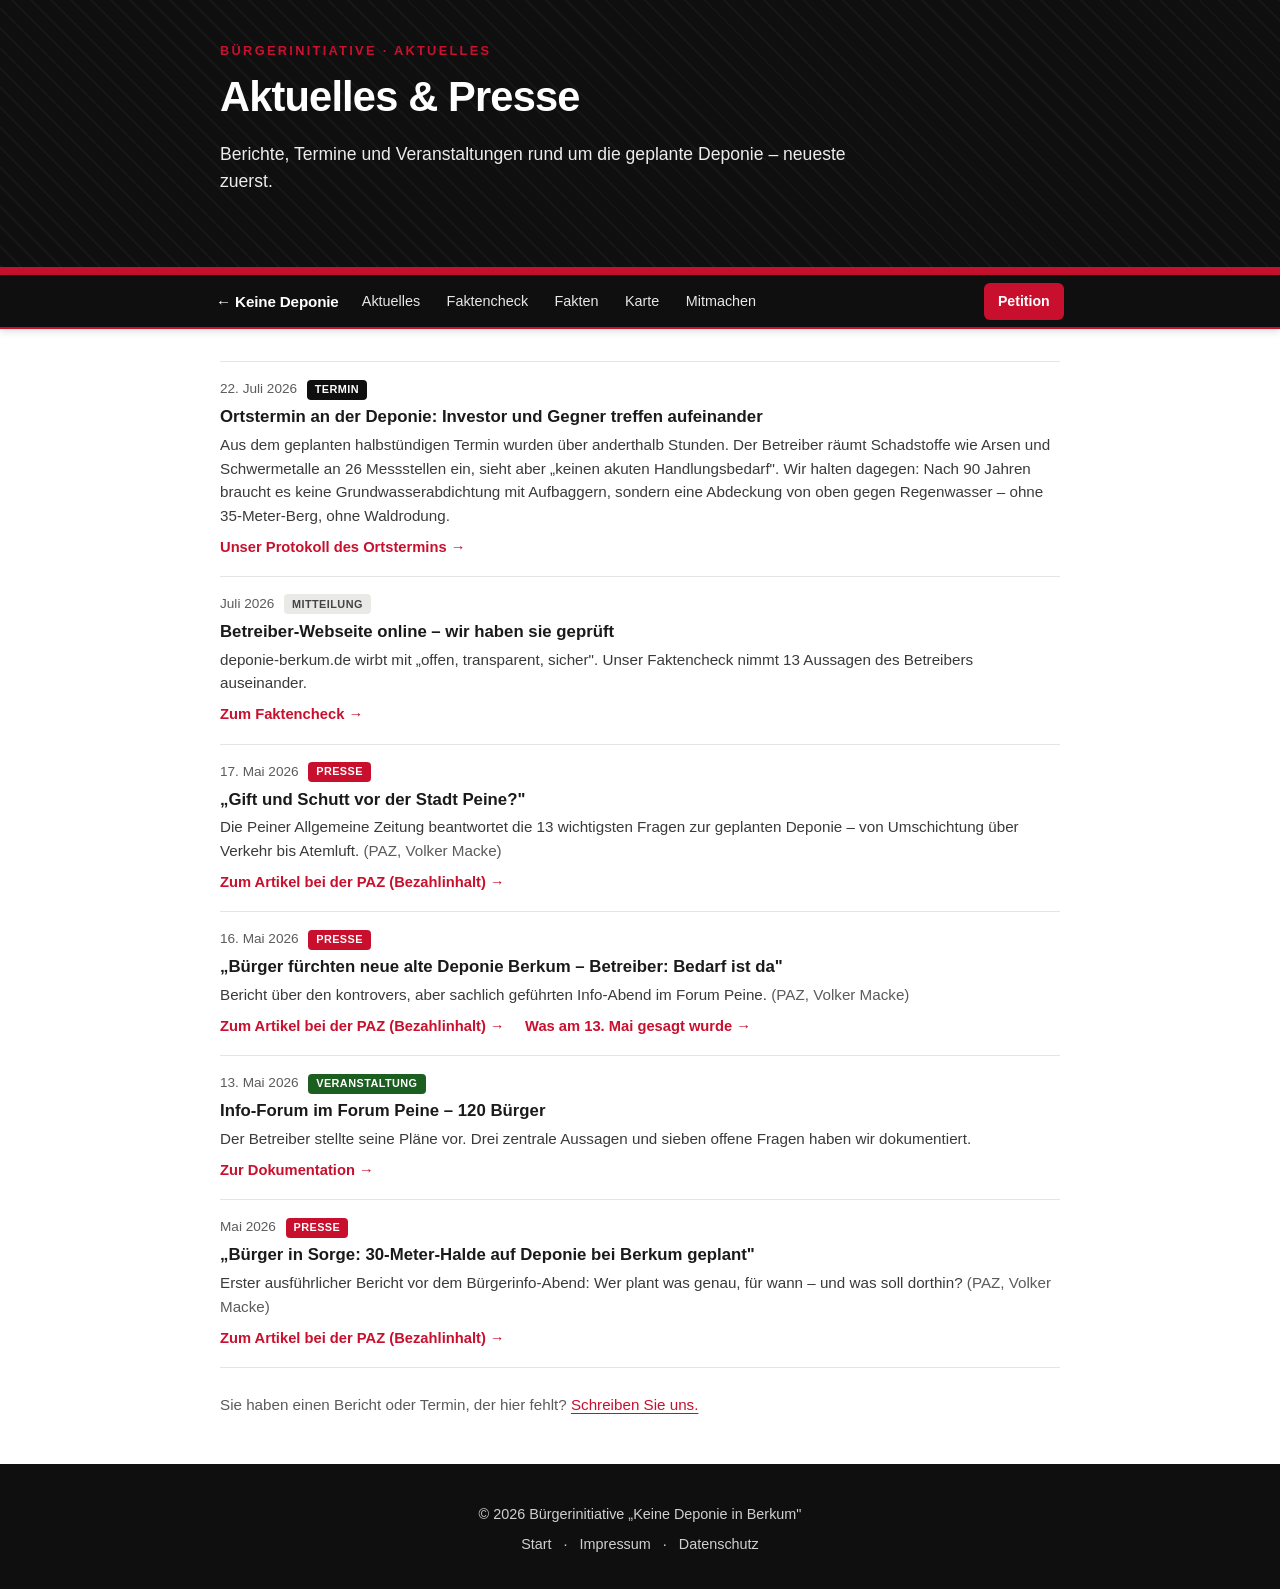
==== aktuelles.html @ b4b745e4 "Aktuelles: Warnschild-Eintrag vorerst entfernt Wird spaeter ggf. anders eingebaut; die uebrigen PAZ-" ====
<!DOCTYPE html>
<html lang="de">
<head>
    <meta charset="UTF-8">
    <meta name="viewport" content="width=device-width, initial-scale=1.0">
    <title>Aktuelles & Presse – Keine Deponie in Berkum</title>
    <meta name="description" content="Berichte, Termine und Veranstaltungen rund um die geplante Deponie bei Berkum – gesammelt und chronologisch, neueste zuerst.">
    <meta name="theme-color" content="#c8102e">
    <link rel="canonical" href="https://keine-deponie-berkum.de/aktuelles.html">
    <link rel="icon" href="favicon.svg" type="image/svg+xml">
    <link rel="icon" href="favicon-32.png" type="image/png" sizes="32x32">
    <link rel="apple-touch-icon" href="apple-touch-icon.png">
    <link rel="stylesheet" href="style.css">
</head>
<body>
    <header class="hero" style="padding: 2.5rem 0;">
        <div class="container">
            <p class="kicker">Bürgerinitiative · Aktuelles</p>
            <h1 style="font-size: clamp(1.8rem, 5vw, 2.6rem); line-height: 1.15;">Aktuelles &amp; Presse</h1>
            <p class="lead" style="margin-top: 1rem;">Berichte, Termine und Veranstaltungen rund um die geplante Deponie – neueste zuerst.</p>
        </div>
    </header>

    <nav class="topnav" aria-label="Seiten-Navigation">
        <div class="topnav__inner">
            <a class="topnav__brand" href="index.html">&larr; Keine&nbsp;Deponie</a>
            <ul class="topnav__links">
                <li><a href="aktuelles.html">Aktuelles</a></li>
                <li><a href="faktencheck.html">Faktencheck</a></li>
                <li><a href="index.html#fakten">Fakten</a></li>
                <li><a href="index.html#entfernungen">Karte</a></li>
                <li><a href="index.html#mitmachen">Mitmachen</a></li>
            </ul>
            <a class="topnav__cta" href="index.html#petition">Petition</a>
        </div>
    </nav>

    <main class="container" style="padding-top: 2rem; padding-bottom: 2rem;">
        <ol class="news-list">
            <!-- NEUE MELDUNG HIER OBEN EINFÜGEN (siehe CLAUDE.md) -->

            <li class="news-item">
                <div class="news-item__meta">
                    <span class="news-item__date">22. Juli 2026</span>
                    <span class="news-badge news-badge--termin">Termin</span>
                </div>
                <p class="news-item__title">Ortstermin an der Deponie: Investor und Gegner treffen aufeinander</p>
                <p class="news-item__text">Aus dem geplanten halbstündigen Termin wurden über anderthalb Stunden. Der Betreiber räumt Schadstoffe wie Arsen und Schwermetalle an 26 Messstellen ein, sieht aber „keinen akuten Handlungsbedarf". Wir halten dagegen: Nach 90 Jahren braucht es keine Grundwasserabdichtung mit Aufbaggern, sondern eine Abdeckung von oben gegen Regenwasser – ohne 35-Meter-Berg, ohne Waldrodung.</p>
                <a class="news-item__link" href="ortstermin.html">Unser Protokoll des Ortstermins &rarr;</a>
            </li>

            <li class="news-item">
                <div class="news-item__meta">
                    <span class="news-item__date">Juli 2026</span>
                    <span class="news-badge news-badge--mitteilung">Mitteilung</span>
                </div>
                <p class="news-item__title">Betreiber-Webseite online – wir haben sie geprüft</p>
                <p class="news-item__text">deponie-berkum.de wirbt mit „offen, transparent, sicher". Unser Faktencheck nimmt 13 Aussagen des Betreibers auseinander.</p>
                <a class="news-item__link" href="faktencheck.html">Zum Faktencheck &rarr;</a>
            </li>

            <li class="news-item">
                <div class="news-item__meta">
                    <span class="news-item__date">17. Mai 2026</span>
                    <span class="news-badge news-badge--presse">Presse</span>
                </div>
                <p class="news-item__title">„Gift und Schutt vor der Stadt Peine?"</p>
                <p class="news-item__text">Die Peiner Allgemeine Zeitung beantwortet die 13 wichtigsten Fragen zur geplanten Deponie – von Umschichtung über Verkehr bis Atemluft. <span class="news-item__source">(PAZ, Volker Macke)</span></p>
                <a class="news-item__link" href="https://www.paz-online.de/lokales/peine-lk/peine/gift-und-schutt-vor-der-stadt-die-wichtigsten-13-fragen-und-antworten-zur-neuen-deponie-vor-peine-OBZABTQ52RFZ3BJ7JSXT4RDBFQ.html" rel="noopener" target="_blank">Zum Artikel bei der PAZ (Bezahlinhalt) &rarr;</a>
            </li>

            <li class="news-item">
                <div class="news-item__meta">
                    <span class="news-item__date">16. Mai 2026</span>
                    <span class="news-badge news-badge--presse">Presse</span>
                </div>
                <p class="news-item__title">„Bürger fürchten neue alte Deponie Berkum – Betreiber: Bedarf ist da"</p>
                <p class="news-item__text">Bericht über den kontrovers, aber sachlich geführten Info-Abend im Forum Peine. <span class="news-item__source">(PAZ, Volker Macke)</span></p>
                <a class="news-item__link" href="https://www.paz-online.de/lokales/peine-lk/buerger-fuerchten-neue-alte-deponie-berkum-betreiber-bedarf-ist-da-R5I3WKGK7FFY3ERV6V7MEI7OZA.html" rel="noopener" target="_blank">Zum Artikel bei der PAZ (Bezahlinhalt) &rarr;</a>
                <a class="news-item__link" href="vortrag.html" style="margin-left: 1rem;">Was am 13. Mai gesagt wurde &rarr;</a>
            </li>

            <li class="news-item">
                <div class="news-item__meta">
                    <span class="news-item__date">13. Mai 2026</span>
                    <span class="news-badge news-badge--veranstaltung">Veranstaltung</span>
                </div>
                <p class="news-item__title">Info-Forum im Forum Peine – 120 Bürger</p>
                <p class="news-item__text">Der Betreiber stellte seine Pläne vor. Drei zentrale Aussagen und sieben offene Fragen haben wir dokumentiert.</p>
                <a class="news-item__link" href="vortrag.html">Zur Dokumentation &rarr;</a>
            </li>

            <li class="news-item">
                <div class="news-item__meta">
                    <span class="news-item__date">Mai 2026</span>
                    <span class="news-badge news-badge--presse">Presse</span>
                </div>
                <p class="news-item__title">„Bürger in Sorge: 30-Meter-Halde auf Deponie bei Berkum geplant"</p>
                <p class="news-item__text">Erster ausführlicher Bericht vor dem Bürgerinfo-Abend: Wer plant was genau, für wann – und was soll dorthin? <span class="news-item__source">(PAZ, Volker Macke)</span></p>
                <a class="news-item__link" href="https://www.paz-online.de/lokales/peine-lk/peine/buerger-in-sorge-30-meter-halde-auf-deponie-bei-berkum-geplant-LGHDUMSTFNFB3DHJOKCCJHHW5U.html" rel="noopener" target="_blank">Zum Artikel bei der PAZ (Bezahlinhalt) &rarr;</a>
            </li>
        </ol>

        <p class="note" style="margin-top: 1.5rem;">Sie haben einen Bericht oder Termin, der hier fehlt? <a href="index.html#kontakt">Schreiben Sie uns.</a></p>
    </main>

    <footer>
        <div class="container">
            <p>&copy; <span id="jahr"></span> Bürgerinitiative „Keine Deponie in Berkum"</p>
            <nav>
                <a href="index.html">Start</a>
                <span aria-hidden="true">·</span>
                <a href="impressum.html">Impressum</a>
                <span aria-hidden="true">·</span>
                <a href="datenschutz.html">Datenschutz</a>
            </nav>
        </div>
    </footer>

    <script>
        document.getElementById('jahr').textContent = new Date().getFullYear();
    </script>
</body>
</html>
---- style.css ----
:root {
    --color-bg: #ffffff;
    --color-surface: #ffffff;
    --color-text: #1a1a1a;
    --color-muted: #5b5b5b;
    --color-border: #e5e5e5;
    --color-gray: #f4f4f2;
    --color-accent: #c8102e;
    --color-accent-dark: #9c0c24;
    --color-dark: #0f0f0f;
    --shadow-sm: 0 1px 2px rgba(0, 0, 0, 0.05);
    --shadow-md: 0 8px 24px rgba(0, 0, 0, 0.08);
    --radius: 6px;
    --maxw: 880px;
}

* { box-sizing: border-box; }
html { scroll-behavior: smooth; scroll-padding-top: 64px; }

img {
    max-width: 100%;
    height: auto;
    display: block;
}

/* Icons */
.icon {
    width: 1em;
    height: 1em;
    flex-shrink: 0;
    vertical-align: middle;
}
.icon--inline {
    width: 1.1em;
    height: 1.1em;
    margin-right: 0.35em;
    color: var(--color-accent);
    vertical-align: -0.18em;
}

body {
    margin: 0;
    font-family: -apple-system, BlinkMacSystemFont, "Segoe UI", Roboto, "Helvetica Neue", Arial, sans-serif;
    line-height: 1.65;
    color: var(--color-text);
    background: var(--color-bg);
    -webkit-font-smoothing: antialiased;
}

.container {
    max-width: var(--maxw);
    margin: 0 auto;
    padding: 0 1.25rem;
}

.skip-link {
    position: absolute;
    left: -9999px;
    top: 0;
    background: var(--color-dark);
    color: #fff;
    padding: 0.5rem 1rem;
    z-index: 100;
}
.skip-link:focus { left: 0; }

/* Hero */
.hero {
    background: var(--color-dark);
    color: #fff;
    padding: 4rem 1rem 4.5rem;
    border-bottom: 8px solid var(--color-accent);
    position: relative;
    overflow: hidden;
}

.hero::before {
    content: "";
    position: absolute;
    inset: 0;
    background-image:
        repeating-linear-gradient(45deg, rgba(255, 255, 255, 0.03) 0 2px, transparent 2px 14px);
    pointer-events: none;
}

.kicker {
    margin: 0 0 0.75rem;
    text-transform: uppercase;
    letter-spacing: 0.18em;
    font-size: 0.8rem;
    color: var(--color-accent);
    font-weight: 700;
}
.kicker--light { color: #fff; opacity: 0.85; }

.hero__stop {
    position: absolute;
    top: 1.25rem;
    right: 1rem;
    width: 80px;
    z-index: 3;
    pointer-events: none;
    transform-origin: center center;
    animation:
        stop-enter 0.9s cubic-bezier(0.34, 1.56, 0.64, 1) both,
        stop-wobble 2.6s ease-in-out 0.9s infinite,
        stop-glow 1.5s ease-in-out 0.9s infinite;
}
.hero__stop svg {
    width: 100%;
    height: auto;
    display: block;
}
@media (min-width: 720px) {
    .hero__stop {
        top: 2rem;
        right: 2rem;
        width: 130px;
    }
}
@media (min-width: 1024px) {
    .hero__stop {
        width: 150px;
    }
}

@keyframes stop-enter {
    0%   { transform: rotate(-180deg) scale(0); opacity: 0; }
    60%  { transform: rotate(8deg)    scale(1.15); opacity: 1; }
    80%  { transform: rotate(-14deg)  scale(0.96); }
    100% { transform: rotate(-9deg)   scale(1); }
}

@keyframes stop-wobble {
    0%, 100% { transform: rotate(-9deg)  scale(1)    translateY(0); }
    25%      { transform: rotate(-13deg) scale(1.03) translateY(-2px); }
    50%      { transform: rotate(-5deg)  scale(1)    translateY(0); }
    75%      { transform: rotate(-12deg) scale(1.03) translateY(-2px); }
}

@keyframes stop-glow {
    0%, 100% {
        filter:
            drop-shadow(0 4px 10px rgba(0, 0, 0, 0.5))
            drop-shadow(0 0 0   rgba(200, 16, 46, 0));
    }
    50% {
        filter:
            drop-shadow(0 4px 10px rgba(0, 0, 0, 0.5))
            drop-shadow(0 0 22px rgba(200, 16, 46, 0.95));
    }
}

@media (prefers-reduced-motion: reduce) {
    .hero__stop {
        animation: none;
        transform: rotate(-9deg);
        filter: drop-shadow(0 4px 10px rgba(0, 0, 0, 0.5));
    }
}

@media (max-width: 540px) {
    .hero__stop {
        animation: stop-enter 0.9s cubic-bezier(0.34, 1.56, 0.64, 1) both;
        filter: drop-shadow(0 4px 10px rgba(0, 0, 0, 0.5));
    }
}

/* Sticky Top-Navigation */
.topnav {
    position: sticky;
    top: 0;
    z-index: 50;
    background: var(--color-dark);
    color: #fff;
    border-bottom: 2px solid var(--color-accent);
    box-shadow: 0 2px 8px rgba(0, 0, 0, 0.15);
}
.topnav__inner {
    max-width: var(--maxw);
    margin: 0 auto;
    padding: 0 1rem;
    display: flex;
    align-items: center;
    gap: 0.75rem;
    min-height: 52px;
}
.topnav__brand {
    color: #fff;
    text-decoration: none;
    font-weight: 800;
    font-size: 0.95rem;
    letter-spacing: -0.01em;
    flex-shrink: 0;
}
.topnav__brand:hover, .topnav__brand:focus { color: #fff; }
.topnav__links {
    list-style: none;
    margin: 0;
    padding: 0;
    display: flex;
    gap: 0.25rem;
    flex: 1;
    overflow-x: auto;
    scrollbar-width: none;
    -ms-overflow-style: none;
    scroll-snap-type: x proximity;
}
.topnav__links::-webkit-scrollbar { display: none; }
.topnav__links li { flex-shrink: 0; scroll-snap-align: start; }
.topnav__links a {
    display: block;
    padding: 0.5rem 0.7rem;
    color: #e8e8e8;
    text-decoration: none;
    font-size: 0.9rem;
    border-radius: 4px;
    transition: background 0.15s ease, color 0.15s ease;
    white-space: nowrap;
}
.topnav__links a:hover, .topnav__links a:focus {
    background: rgba(255, 255, 255, 0.08);
    color: #fff;
}
.topnav__cta {
    display: inline-block;
    background: var(--color-accent);
    color: #fff;
    text-decoration: none;
    font-weight: 600;
    font-size: 0.88rem;
    padding: 0.45rem 0.9rem;
    border-radius: var(--radius);
    flex-shrink: 0;
    transition: background 0.15s ease;
}
.topnav__cta:hover, .topnav__cta:focus {
    background: var(--color-accent-dark);
    color: #fff;
}
@media (max-width: 540px) {
    .topnav__brand {
        flex: 1 1 100%;
        text-align: center;
        font-size: 0.88rem;
        order: -1;
    }
    .topnav__inner {
        flex-wrap: wrap;
        justify-content: center;
        padding-top: 0.35rem;
        padding-bottom: 0.35rem;
        row-gap: 0;
        gap: 0.35rem;
        min-height: 0;
    }
    .topnav__cta {
        font-size: 0.82rem;
        padding: 0.35rem 0.7rem;
    }
    .topnav__links { display: contents; }
    .topnav__links a {
        font-size: 0.84rem;
        padding: 0.35rem 0.45rem;
    }
    html { scroll-padding-top: 96px; }
}

.hero h1 {
    margin: 0 0 1.25rem;
    font-size: clamp(2.4rem, 7vw, 4rem);
    line-height: 1.05;
    font-weight: 800;
    letter-spacing: -0.02em;
    hyphens: auto;
    overflow-wrap: break-word;
}

.hero__tagline {
    margin: -0.4rem 0 1.25rem;
    font-size: clamp(1.35rem, 4vw, 2rem);
    font-weight: 800;
    color: var(--color-accent);
    letter-spacing: -0.01em;
}

.hero__question {
    margin: 0 0 1.25rem;
    max-width: 640px;
    font-size: clamp(1.15rem, 2.5vw, 1.5rem);
    font-weight: 600;
    line-height: 1.4;
    color: #fff;
}

.hero__followup {
    margin-top: -1rem;
}
.hero__followup strong {
    color: #fff;
}

.hero .lead {
    margin: 0 0 2rem;
    font-size: 1.1rem;
    line-height: 1.55;
    max-width: 640px;
    opacity: 0.92;
}

.btn-primary {
    display: inline-block;
    background: var(--color-accent);
    color: #fff;
    padding: 0.9rem 1.5rem;
    border-radius: var(--radius);
    text-decoration: none;
    font-weight: 600;
    transition: background 0.15s ease;
}
.btn-primary:hover, .btn-primary:focus {
    background: var(--color-accent-dark);
    color: #fff;
    text-decoration: none;
}
.btn-primary--invert {
    background: #fff;
    color: var(--color-accent-dark);
}
.btn-primary--invert:hover, .btn-primary--invert:focus {
    background: #f4f4f2;
    color: var(--color-accent-dark);
}

/* Sections */
.section {
    padding: 3.5rem 0;
    border-bottom: 1px solid var(--color-border);
}
.section--gray { background: var(--color-gray); border-bottom-color: transparent; }
.section--alert {
    background: var(--color-accent);
    color: #fff;
    border-bottom: none;
}
.section--alert .section__title { color: #fff; }
.section--accent { background: var(--color-dark); color: #fff; border-bottom: none; }
.section--accent .section__title { color: #fff; }
.section--accent a { color: #fff; }

.section__title {
    margin: 0 0 1.5rem;
    font-size: clamp(1.5rem, 3.5vw, 2rem);
    font-weight: 700;
    color: var(--color-dark);
    letter-spacing: -0.01em;
}

.section__intro {
    margin: 0 0 1.5rem;
    font-size: 1.05rem;
    color: var(--color-muted);
}

.section p { margin: 0.75rem 0; }
.section p:first-of-type { margin-top: 0; }

a {
    color: var(--color-accent);
    text-decoration: underline;
    text-underline-offset: 3px;
}
a:hover, a:focus { color: var(--color-accent-dark); }

strong { font-weight: 700; }

/* Event */
.event {
    display: flex;
    gap: 1.75rem;
    align-items: stretch;
    background: rgba(255, 255, 255, 0.12);
    padding: 1.5rem;
    border-radius: var(--radius);
    border: 2px solid rgba(255, 255, 255, 0.4);
}
.event__date {
    display: flex;
    flex-direction: column;
    justify-content: center;
    align-items: center;
    background: #fff;
    color: var(--color-accent);
    padding: 1rem 1.5rem;
    border-radius: var(--radius);
    min-width: 140px;
    text-align: center;
    position: relative;
}
.event__icon {
    width: 28px;
    height: 28px;
    margin-bottom: 0.4rem;
    color: var(--color-accent);
}
.event__day {
    font-size: 3rem;
    font-weight: 800;
    line-height: 1;
}
.event__month {
    font-size: 1rem;
    font-weight: 600;
    text-transform: uppercase;
    letter-spacing: 0.1em;
    margin-top: 0.25rem;
}
.event__details { flex: 1; }
.event__details p { margin: 0.2rem 0; }
.event__note { opacity: 0.9; margin-top: 0.75rem !important; font-size: 0.97rem; }

.event__actions {
    display: flex;
    gap: 0.6rem;
    flex-wrap: wrap;
    margin-top: 1.1rem;
}
.event__btn {
    display: inline-flex;
    align-items: center;
    gap: 0.45rem;
    background: rgba(255, 255, 255, 0.18);
    color: #fff;
    padding: 0.55rem 0.95rem;
    border-radius: var(--radius);
    text-decoration: none;
    font-size: 0.92rem;
    font-weight: 600;
    border: 1px solid rgba(255, 255, 255, 0.35);
    transition: background 0.15s ease, transform 0.1s ease;
}
.event__btn:hover, .event__btn:focus {
    background: rgba(255, 255, 255, 0.3);
    text-decoration: none;
    transform: translateY(-1px);
}
.event__btn .icon--inline {
    color: #fff;
    margin: 0;
    width: 1em;
    height: 1em;
}

@media (max-width: 540px) {
    .event { flex-direction: column; }
    .event__date { padding: 0.75rem; min-width: 0; }
    .event__day { font-size: 2.4rem; }
}

/* Facts */
.facts {
    display: grid;
    grid-template-columns: repeat(auto-fit, minmax(240px, 1fr));
    gap: 1rem;
}
.fact {
    background: #fff;
    border: 1px solid var(--color-border);
    border-radius: var(--radius);
    padding: 1.75rem 1.5rem 1.5rem;
    text-align: center;
    box-shadow: var(--shadow-sm);
    transition: transform 0.18s ease, box-shadow 0.18s ease;
    display: flex;
    flex-direction: column;
    align-items: center;
    gap: 0.25rem;
}
.fact:hover {
    transform: translateY(-2px);
    box-shadow: var(--shadow-md);
}
.fact__icon {
    width: 38px;
    height: 38px;
    color: var(--color-accent);
    margin-bottom: 0.5rem;
}
.fact__number {
    font-size: clamp(1.75rem, 4vw, 2.25rem);
    font-weight: 800;
    color: var(--color-accent);
    letter-spacing: -0.02em;
    line-height: 1.05;
}
.fact__label {
    font-size: 0.95rem;
    color: var(--color-text);
    font-weight: 600;
    line-height: 1.35;
    margin-top: 0.4rem;
}
.fact__compare {
    font-size: 0.85rem;
    color: var(--color-muted);
    margin-top: 0.5rem;
    line-height: 1.4;
    border-top: 1px dashed var(--color-border);
    padding-top: 0.6rem;
    width: 100%;
}

/* Alert-Variante: gefährliche Nähe hervorheben */
.fact--alert {
    background: #fff5f6;
    border-color: var(--color-accent);
    border-top: 4px solid var(--color-accent);
    position: relative;
}
.fact--alert .fact__icon { color: var(--color-accent); }
.fact--alert .fact__number { color: var(--color-accent-dark); }
.fact--alert .fact__compare {
    color: var(--color-accent-dark);
    border-top-color: rgba(200, 16, 46, 0.3);
}
.fact--alert .fact__compare strong { color: var(--color-accent); }

/* Klasse-II Foto */
.klasse-photo {
    position: relative;
    margin: 1.25rem 0 1.75rem;
    padding: 0;
    background: var(--color-dark);
    border-radius: var(--radius);
    overflow: hidden;
    box-shadow: var(--shadow-md);
    border: 1px solid var(--color-border);
}
.klasse-photo img {
    width: 100%;
    height: auto;
    max-height: 480px;
    object-fit: cover;
    object-position: center;
    display: block;
}
.klasse-photo figcaption {
    position: absolute;
    bottom: 0.5rem;
    right: 0.5rem;
    padding: 0.25rem 0.6rem;
    font-size: 0.72rem;
    color: rgba(255, 255, 255, 0.85);
    background: rgba(0, 0, 0, 0.45);
    border-radius: 3px;
    letter-spacing: 0.02em;
    pointer-events: none;
}
.klasse-photo .credit {
    color: #999;
}
.klasse-real {
    margin: 1rem 0 0;
    padding: 0.85rem 1.1rem;
    background: var(--color-gray);
    border-left: 4px solid var(--color-accent);
    border-radius: 0 var(--radius) var(--radius) 0;
    font-size: 0.95rem;
    line-height: 1.55;
}
.klasse-real a {
    font-weight: 600;
    display: inline-block;
    margin-top: 0.3rem;
}

/* Materials (Klasse II) */
.materials {
    display: grid;
    grid-template-columns: repeat(auto-fit, minmax(260px, 1fr));
    gap: 1rem;
    margin: 1rem 0 1.25rem;
}
.material {
    background: #fff;
    border: 1px solid var(--color-border);
    border-radius: var(--radius);
    padding: 1.25rem 1.4rem;
    box-shadow: var(--shadow-sm);
    transition: transform 0.18s ease, box-shadow 0.18s ease;
}
.material:hover {
    transform: translateY(-2px);
    box-shadow: var(--shadow-md);
}
.material__icon {
    width: 32px;
    height: 32px;
    color: var(--color-dark);
    margin-bottom: 0.5rem;
}
.material h3 {
    margin: 0 0 0.4rem;
    font-size: 1.05rem;
    color: var(--color-dark);
    font-weight: 700;
}
.material p {
    margin: 0;
    font-size: 0.93rem;
    color: var(--color-text);
}
.material--alert {
    background: #fff8f8;
    border-color: var(--color-accent);
    border-left: 4px solid var(--color-accent);
}
.material--alert .material__icon { color: var(--color-accent); }
.material--alert h3 { color: var(--color-accent-dark); }

/* Distances */
.distances {
    width: 100%;
    border-collapse: collapse;
    margin-top: 0.5rem;
}
.distances th, .distances td {
    text-align: left;
    padding: 0.7rem 0.5rem;
    border-bottom: 1px solid var(--color-border);
}
.distances th {
    font-weight: 500;
    color: var(--color-text);
}
.distances td {
    text-align: right;
    font-weight: 700;
    color: var(--color-accent);
    white-space: nowrap;
}
.distances__divider th {
    background: var(--color-gray);
    font-style: italic;
    font-weight: 600;
    color: var(--color-muted);
    text-align: center;
    padding-top: 0.9rem;
}

/* Storm-Note */
.storm-note {
    margin-top: 1.5rem;
    padding: 1.25rem 1.5rem;
    background: var(--color-gray);
    border-left: 4px solid var(--color-accent);
    border-radius: var(--radius);
}
.storm-note h3 {
    margin: 0 0 0.75rem;
    color: var(--color-accent-dark);
    font-size: 1.15rem;
}
.storm-note p {
    margin: 0 0 0.75rem;
    line-height: 1.55;
    font-size: 0.97rem;
}
.storm-note p:last-of-type { margin-bottom: 0; }
.storm-note__question {
    padding-top: 0.75rem;
    border-top: 1px dashed var(--color-border);
    color: var(--color-accent-dark);
}
.storm-note__source {
    font-size: 0.82rem;
    color: var(--color-muted);
    line-height: 1.45;
    padding-top: 0.6rem;
    border-top: 1px dashed var(--color-border);
}
.storm-note__source a {
    color: var(--color-muted);
    text-decoration: underline;
}

/* Risks */
.risks {
    display: grid;
    grid-template-columns: repeat(auto-fit, minmax(280px, 1fr));
    gap: 1rem;
}
.risk {
    background: #fff;
    border-left: 4px solid var(--color-accent);
    padding: 1.4rem 1.4rem 1.25rem;
    border-radius: 0 var(--radius) var(--radius) 0;
    box-shadow: var(--shadow-sm);
    transition: transform 0.18s ease, box-shadow 0.18s ease;
}
.risk:hover {
    transform: translateY(-2px);
    box-shadow: var(--shadow-md);
}
.risk__icon {
    width: 36px;
    height: 36px;
    color: var(--color-accent);
    margin-bottom: 0.5rem;
}
.risk h3 {
    margin: 0 0 0.5rem;
    font-size: 1.1rem;
    color: var(--color-dark);
    font-weight: 700;
}
.risk p { margin: 0; font-size: 0.97rem; }
.risk p + p { margin-top: 0.7rem; }

/* Forderungen */
.demands {
    list-style: none;
    margin: 0;
    padding: 0;
    display: grid;
    grid-template-columns: 1fr;
    gap: 1rem;
}
@media (min-width: 720px) {
    .demands { grid-template-columns: 1fr 1fr; }
}
.demand {
    display: flex;
    gap: 1rem;
    align-items: flex-start;
    background: #fff;
    border: 1px solid var(--color-border);
    border-left: 4px solid var(--color-accent);
    border-radius: 0 var(--radius) var(--radius) 0;
    padding: 1.25rem 1.4rem;
    box-shadow: var(--shadow-sm);
}
.demand__num {
    flex-shrink: 0;
    width: 2rem;
    height: 2rem;
    border-radius: 50%;
    background: var(--color-accent);
    color: #fff;
    font-weight: 800;
    font-size: 1.05rem;
    display: flex;
    align-items: center;
    justify-content: center;
    margin-top: 0.1rem;
}
.demand__body h3 {
    margin: 0 0 0.4rem;
    font-size: 1.1rem;
    color: var(--color-dark);
    font-weight: 700;
}
.demand__body p {
    margin: 0;
    font-size: 0.97rem;
    line-height: 1.55;
}
.demand__link {
    margin-top: 0.6rem !important;
    font-size: 0.92rem;
    font-weight: 600;
}
.demands__closing {
    margin: 1.5rem 0 0;
    padding: 1rem 1.25rem;
    background: var(--color-gray);
    border-radius: var(--radius);
    font-weight: 600;
    color: var(--color-dark);
    line-height: 1.55;
}

/* Vortrag-Sektion (Block 1: Zitate, Block 2: Antwort, Block 3: Fragen) */
.vortrag__intro {
    color: rgba(255, 255, 255, 0.92);
    max-width: 720px;
    margin: 0 0 2rem;
    font-size: 1.05rem;
}
.vortrag-quotes {
    display: grid;
    grid-template-columns: repeat(auto-fit, minmax(240px, 1fr));
    gap: 1rem;
    margin: 0 0 2.5rem;
}
.vortrag-quote {
    background: rgba(255, 255, 255, 0.08);
    border: 1px solid rgba(255, 255, 255, 0.22);
    border-radius: var(--radius);
    padding: 1.25rem 1.25rem 1rem;
    color: #fff;
}
.vortrag-quote__icon {
    width: 26px;
    height: 26px;
    fill: currentColor;
    color: rgba(255, 255, 255, 0.9);
    margin-bottom: 0.5rem;
    display: block;
}
.vortrag-quote h3 {
    color: #fff;
    font-size: 1.05rem;
    margin: 0 0 0.6rem;
    letter-spacing: -0.005em;
}
.vortrag-quote blockquote {
    margin: 0 0 0.75rem;
    font-style: italic;
    line-height: 1.55;
    font-size: 0.97rem;
}
.vortrag-quote__detail {
    font-size: 0.9rem;
    color: rgba(255, 255, 255, 0.88);
    margin: 0 0 0.75rem;
    line-height: 1.5;
}
.vortrag-quote__source {
    font-size: 0.74rem;
    color: rgba(255, 255, 255, 0.72);
    margin: 0;
    text-transform: uppercase;
    letter-spacing: 0.05em;
}

/* Block 2: prominente Antwort der Bürgerinitiative */
.vortrag-answer {
    background: #fff;
    color: var(--color-text);
    border-radius: var(--radius);
    padding: 1.75rem 1.5rem;
    margin: 0 0 2.5rem;
    box-shadow: var(--shadow-md);
}
.vortrag-answer h3 {
    color: var(--color-accent-dark);
    font-size: 1.5rem;
    margin: 0 0 1rem;
    line-height: 1.2;
}
.vortrag-answer p {
    margin: 0 0 0.85rem;
    line-height: 1.6;
}
.vortrag-answer p:last-of-type { margin-bottom: 0; }
.vortrag-answer__demand {
    margin-top: 1rem !important;
    padding-top: 1rem;
    border-top: 3px solid var(--color-accent);
    font-size: 1.05rem;
    color: var(--color-accent-dark);
}

/* Block 3: offene Fragen */
.vortrag-questions__title {
    color: #fff;
    margin: 0 0 1rem;
    font-size: 1.4rem;
}
.vortrag-questions {
    color: #fff;
    list-style: decimal;
    padding-left: 1.5rem;
    margin: 0 0 2rem;
}
.vortrag-questions li {
    margin-bottom: 0.85rem;
    line-height: 1.55;
}
.vortrag-questions li strong { color: #fff; }

.vortrag-cta {
    margin: 0 0 2rem;
}
.vortrag-source {
    font-size: 0.85rem;
    color: rgba(255, 255, 255, 0.8);
    border-top: 1px solid rgba(255, 255, 255, 0.18);
    padding-top: 1rem;
    margin: 0;
    line-height: 1.5;
}
.mitmachen-cta {
    margin: 1.25rem 0 0;
}

/* Timeline */
.timeline {
    list-style: none;
    padding: 0;
    margin: 1rem 0;
    border-left: 3px solid var(--color-accent);
}
.timeline li {
    padding: 0.6rem 0 0.6rem 1.25rem;
    position: relative;
}
.timeline li::before {
    content: "";
    position: absolute;
    left: -7px;
    top: 1.1rem;
    width: 11px;
    height: 11px;
    border-radius: 50%;
    background: var(--color-accent);
}

.quote {
    margin: 2rem 0 0;
    padding: 1.25rem 1.5rem;
    background: var(--color-gray);
    border-left: 4px solid var(--color-dark);
    font-style: italic;
    border-radius: 0 var(--radius) var(--radius) 0;
}
.quote__author {
    display: block;
    margin-top: 0.5rem;
    font-style: normal;
    font-weight: 600;
    color: var(--color-muted);
    font-size: 0.93rem;
}

/* Actions */
.actions {
    list-style: none;
    padding: 0;
    margin: 0;
    display: grid;
    gap: 0.75rem;
}
.actions li {
    background: rgba(255, 255, 255, 0.06);
    border: 1px solid rgba(255, 255, 255, 0.12);
    padding: 1rem 1.25rem;
    border-radius: var(--radius);
    display: flex;
    gap: 1rem;
    align-items: flex-start;
}
.action__icon {
    width: 28px;
    height: 28px;
    color: var(--color-accent);
    flex-shrink: 0;
    margin-top: 0.1rem;
}

/* Newsletter */
.newsletter-grid {
    display: grid;
    grid-template-columns: 1fr;
    gap: 1.5rem;
    align-items: start;
    margin: 1rem 0;
}
@media (min-width: 760px) {
    .newsletter-grid {
        grid-template-columns: 1fr 1.1fr;
        gap: 2rem;
    }
}
.newsletter__why p {
    margin: 0 0 0.85rem;
}
.newsletter__lead {
    font-size: 1.05rem;
    line-height: 1.55;
}
.newsletter__benefits {
    list-style: none;
    padding: 0;
    margin: 0.5rem 0 1rem;
    display: grid;
    gap: 0.6rem;
}
.newsletter__benefits li {
    display: flex;
    align-items: flex-start;
    gap: 0.65rem;
    line-height: 1.45;
}
.newsletter__benefits .icon--inline {
    margin: 0;
    flex-shrink: 0;
    width: 1.2em;
    height: 1.2em;
    margin-top: 0.15em;
}
.newsletter__form {
    display: flex;
    justify-content: center;
}
.petition-cta {
    width: 100%;
    max-width: 540px;
    background: #fff;
    border: 1px solid var(--color-border);
    border-top: 4px solid var(--color-accent);
    border-radius: var(--radius);
    box-shadow: var(--shadow-md);
    padding: 1.75rem 1.5rem;
    text-align: center;
}
.petition-cta__title {
    margin: 0 0 1.25rem;
    font-size: 1.1rem;
    font-weight: 700;
    font-style: italic;
    color: var(--color-dark);
    line-height: 1.4;
}
.petition-cta__btn {
    display: inline-block;
    font-size: 1.05rem;
    padding: 1rem 1.75rem;
}
.petition-cta__note {
    margin: 1.25rem 0 0;
    font-size: 0.82rem;
    color: var(--color-muted);
    line-height: 1.5;
}
/* Contact list */
.contact__name {
    font-weight: 600;
    font-size: 1.05rem;
}
.contact-list {
    list-style: none;
    padding: 0;
    margin: 1rem 0;
    display: grid;
    gap: 0.5rem;
}
.contact-list li {
    display: flex;
    align-items: center;
    gap: 0.5rem;
}
.closing {
    margin-top: 2rem !important;
    font-size: 1.15rem;
    font-weight: 700;
    text-align: center;
    color: var(--color-accent);
    text-transform: uppercase;
    letter-spacing: 0.05em;
}

.muted { color: var(--color-muted); font-size: 0.95rem; }

/* Footer */
footer {
    background: var(--color-dark);
    color: #d0d0d0;
    padding: 2rem 0;
    text-align: center;
    font-size: 0.9rem;
}
footer p { margin: 0.4rem 0; }
footer nav a {
    color: #d0d0d0;
    margin: 0 0.5rem;
    text-decoration: none;
}
footer nav a:hover { color: #fff; text-decoration: underline; }
.footer__source {
    margin-top: 1rem !important;
    font-size: 0.82rem;
    opacity: 0.7;
}

/* Legal pages */
.legal {
    background: #fff;
    border: 1px solid var(--color-border);
    border-radius: var(--radius);
    padding: 1.75rem;
    margin: 2rem 0;
    box-shadow: var(--shadow-sm);
}
.legal h1 {
    margin-top: 0;
    color: var(--color-dark);
    font-size: 1.6rem;
}
.legal h2 {
    color: var(--color-dark);
    margin-top: 1.75rem;
    font-size: 1.15rem;
}
.legal p { margin: 0.5rem 0; }
.back-link {
    display: inline-block;
    margin: 1.5rem 0 0.5rem;
    font-size: 0.95rem;
}

.note {
    color: var(--color-muted);
    font-size: 0.95rem;
}

/* Schematic image */
.scheme {
    margin: 2rem 0 0.5rem;
    padding: 0;
    background: #fff;
    border: 1px solid var(--color-border);
    border-radius: var(--radius);
    box-shadow: var(--shadow-sm);
}
.scheme img,
.scheme svg {
    width: 100%;
    height: auto;
    border-radius: var(--radius) var(--radius) 0 0;
}
.scheme figcaption {
    padding: 0.75rem 1rem;
    font-size: 0.9rem;
    color: var(--color-muted);
    background: var(--color-gray);
    border-top: 1px solid var(--color-border);
    border-radius: 0 0 var(--radius) var(--radius);
    text-align: center;
}

/* Banner / group photo section */
.section--photo {
    padding: 0;
    background: var(--color-dark);
    border-bottom: 8px solid var(--color-accent);
}
.banner {
    margin: 0 auto;
    padding: 0;
    max-width: 1400px;
}
.banner img {
    width: 100%;
    height: auto;
}
.banner figcaption {
    padding: 1rem 1.25rem;
    font-size: 0.95rem;
    color: #d0d0d0;
    text-align: center;
    background: var(--color-dark);
}
.banner figcaption strong { color: #fff; }

.credit {
    display: inline-block;
    margin-left: 0.5rem;
    font-size: 0.82rem;
    color: var(--color-muted);
    opacity: 0.85;
}
.banner .credit { color: #999; }

/* Map */
.map {
    height: 420px;
    width: 100%;
    border: 1px solid var(--color-border);
    border-radius: var(--radius);
    box-shadow: var(--shadow-sm);
    margin: 1rem 0 1.5rem;
    z-index: 0;
}

/* Map markers */
.deponie-marker, .poi-marker { background: transparent; border: none; }
.poi-marker {
    display: flex;
    align-items: center;
    justify-content: center;
}

.pin {
    display: flex;
    align-items: center;
    justify-content: center;
    font-weight: 800;
    color: #fff;
    box-shadow: 0 2px 6px rgba(0, 0, 0, 0.3);
}
.pin--deponie {
    width: 32px;
    height: 32px;
    background: var(--color-accent);
    border: 2px solid #fff;
    border-radius: 50% 50% 50% 0;
    transform: rotate(-45deg);
    font-size: 0.95rem;
}
.pin--deponie > span {
    transform: rotate(45deg);
    display: inline-block;
}

.pin--poi {
    width: 14px;
    height: 14px;
    background: #1a1a1a;
    border: 2px solid #fff;
    border-radius: 50%;
}

.leaflet-popup-content { font-size: 0.92rem; line-height: 1.45; }

/* Übersichts-Karte deponien.html */
.map--large {
    height: 600px;
}
@media (max-width: 540px) {
    .map--large { height: 420px; }
}
.map-legend {
    display: flex;
    flex-wrap: wrap;
    gap: 0.25rem 0.5rem;
    align-items: center;
    margin: 0.85rem 0 0;
    font-size: 0.9rem;
    color: var(--color-muted);
}
.map-legend__pin {
    display: inline-block;
    width: 12px;
    height: 12px;
    border-radius: 50%;
    border: 2px solid #fff;
    box-shadow: 0 0 0 1px rgba(0, 0, 0, 0.15);
    vertical-align: -0.15em;
    margin-right: 0.2rem;
}
.map-legend__pin--berkum { background: var(--color-accent); border-radius: 50% 50% 50% 0; transform: rotate(-45deg); }
.map-legend__pin--poi    { background: #1a1a1a; }
.map-legend__ring {
    display: inline-block;
    width: 14px;
    height: 14px;
    border-radius: 50%;
    border: 1.5px dashed var(--color-accent);
    background: transparent;
    vertical-align: -0.2em;
    margin-right: 0.2rem;
}

/* Betreiber-Karten auf deponien.html */
.betreiber-grid {
    display: grid;
    grid-template-columns: 1fr;
    gap: 1rem;
    margin-top: 1rem;
}
@media (min-width: 720px) {
    .betreiber-grid { grid-template-columns: 1fr 1fr; }
}
.betreiber-card {
    background: #fff;
    border: 1px solid var(--color-border);
    border-left: 4px solid var(--color-accent);
    border-radius: var(--radius);
    padding: 1rem 1.25rem;
    box-shadow: var(--shadow-sm);
}
.betreiber-card h3 {
    margin: 0 0 0.6rem;
    font-size: 1.1rem;
    color: var(--color-dark);
}
.betreiber-card p {
    margin: 0 0 0.6rem;
    font-size: 0.95rem;
    line-height: 1.55;
}
.betreiber-card p:last-child { margin-bottom: 0; }
.betreiber-card .muted {
    font-size: 0.82rem;
}

/* Stat-Liste auf deponien.html */
.dk2-stats {
    list-style: none;
    padding: 0;
    margin: 1.25rem 0 0;
    display: grid;
    grid-template-columns: repeat(2, 1fr);
    gap: 0.75rem;
}
@media (min-width: 720px) {
    .dk2-stats { grid-template-columns: repeat(4, 1fr); }
}
.dk2-stats li {
    background: rgba(255, 255, 255, 0.08);
    border: 1px solid rgba(255, 255, 255, 0.18);
    border-radius: var(--radius);
    padding: 0.85rem 1rem;
    line-height: 1.3;
}
.dk2-stats strong {
    display: block;
    font-size: clamp(1.8rem, 4vw, 2.4rem);
    font-weight: 800;
    color: #fff;
    line-height: 1;
    margin-bottom: 0.3rem;
}
.dk2-stats span {
    display: block;
    font-size: 0.88rem;
    color: rgba(255, 255, 255, 0.85);
}

.dk2-table-wrap {
    overflow-x: auto;
    border: 1px solid var(--color-border);
    border-radius: var(--radius);
    background: #fff;
}
.dk2-table {
    width: 100%;
    border-collapse: collapse;
    font-size: 0.92rem;
}
.dk2-table th,
.dk2-table td {
    text-align: left;
    padding: 0.55rem 0.75rem;
    border-bottom: 1px solid var(--color-border);
    vertical-align: top;
}
.dk2-table thead th {
    background: var(--color-gray);
    font-weight: 600;
    color: var(--color-text);
    border-bottom: 2px solid var(--color-border);
    white-space: nowrap;
}
.dk2-table tbody tr:last-child td { border-bottom: none; }
.dk2-table tbody tr:hover { background: rgba(200, 16, 46, 0.03); }
.dk2-table td:first-child {
    font-variant-numeric: tabular-nums;
    color: var(--color-muted);
    width: 2.5rem;
}
.dk2-table td:nth-child(2) {
    font-weight: 600;
    color: var(--color-muted);
    width: 2.5rem;
}
.dk2-table a {
    color: var(--color-accent);
    text-decoration: none;
}
.dk2-table a:hover, .dk2-table a:focus {
    text-decoration: underline;
}

/* Podcast section */
.section--podcast {
    background: var(--color-gray);
    border-bottom-color: transparent;
}
.podcast-card {
    display: grid;
    grid-template-columns: 1fr;
    gap: 1.25rem;
    background: #fff;
    border: 1px solid var(--color-border);
    border-left: 4px solid var(--color-accent);
    border-radius: var(--radius);
    padding: 1.25rem;
    box-shadow: var(--shadow-md);
    margin-top: 1rem;
    align-items: center;
}
@media (min-width: 600px) {
    .podcast-card {
        grid-template-columns: 140px 1fr;
        gap: 1.5rem;
        padding: 1.5rem;
    }
}
.podcast-card__cover {
    background: var(--color-dark);
    border-radius: var(--radius);
    aspect-ratio: 1 / 1;
    max-width: 140px;
    width: 100%;
    margin: 0 auto;
    display: flex;
    align-items: center;
    justify-content: center;
    padding: 1.25rem;
    position: relative;
    overflow: hidden;
}
.podcast-card__cover::before {
    content: "";
    position: absolute;
    inset: 0;
    background-image: repeating-linear-gradient(45deg, rgba(255, 255, 255, 0.04) 0 2px, transparent 2px 14px);
    pointer-events: none;
}
.podcast-card__cover svg {
    width: 78%;
    height: auto;
    filter: drop-shadow(0 4px 10px rgba(0, 0, 0, 0.5));
    transform: rotate(-9deg);
    position: relative;
    z-index: 1;
}
.podcast-card__body {
    display: flex;
    flex-direction: column;
    gap: 0.85rem;
    min-width: 0;
}
.podcast-card__audio {
    display: block;
    width: 100%;
    accent-color: var(--color-accent);
}
.podcast-card__meta {
    display: flex;
    flex-wrap: wrap;
    align-items: center;
    gap: 0.4rem 1.25rem;
    font-size: 0.9rem;
    color: var(--color-muted);
}
.podcast-card__duration {
    display: inline-flex;
    align-items: center;
    font-variant-numeric: tabular-nums;
}
.podcast-card__download {
    display: inline-flex;
    align-items: center;
    color: var(--color-accent);
    text-decoration: none;
    font-weight: 600;
}
.podcast-card__download:hover,
.podcast-card__download:focus {
    color: var(--color-accent-dark);
    text-decoration: underline;
}
.podcast-card__download .muted {
    color: var(--color-muted);
    font-weight: 400;
    margin-left: 0.25rem;
}
.podcast-card__notice {
    margin: 0.75rem 0 0;
    padding-top: 0.7rem;
    border-top: 1px dashed var(--color-border);
    font-size: 0.82rem;
    line-height: 1.5;
    color: var(--color-muted);
}
.podcast-card__notice strong {
    color: var(--color-text);
    font-weight: 600;
}

/* Share buttons */
.share-row {
    display: flex;
    flex-wrap: wrap;
    align-items: center;
    gap: 0.5rem;
    margin-top: 1.25rem;
}
.share-row__label {
    font-size: 0.9rem;
    opacity: 0.85;
    margin-right: 0.25rem;
}
.share-btn {
    display: inline-flex;
    align-items: center;
    gap: 0.4rem;
    padding: 0.45rem 0.85rem;
    border: 1px solid rgba(255, 255, 255, 0.4);
    background: rgba(255, 255, 255, 0.08);
    color: #fff;
    text-decoration: none;
    font: inherit;
    font-size: 0.88rem;
    border-radius: var(--radius);
    cursor: pointer;
    transition: background 0.15s ease, border-color 0.15s ease, transform 0.15s ease;
}
.share-btn svg {
    width: 1.05em;
    height: 1.05em;
    flex-shrink: 0;
}
.share-btn:hover, .share-btn:focus {
    background: rgba(255, 255, 255, 0.18);
    border-color: rgba(255, 255, 255, 0.7);
    color: #fff;
    text-decoration: none;
}
.share-btn.is-copied {
    background: var(--color-accent);
    border-color: var(--color-accent);
}
.share-row--hero { margin-top: 1.5rem; }
.share-row--accent .share-btn {
    /* Inside .section--accent which is already dark — keep contrast */
    border-color: rgba(255, 255, 255, 0.35);
}
.share-btn--whatsapp,
.share-row--accent .share-btn--whatsapp {
    background: #25d366;
    border-color: #25d366;
    color: #fff;
}
.share-btn--whatsapp:hover, .share-btn--whatsapp:focus {
    background: #1da851;
    border-color: #1da851;
    color: #fff;
}
@media (max-width: 540px) {
    .share-row { gap: 0.4rem; }
    .share-row__label {
        width: 100%;
        margin-bottom: 0.15rem;
        font-size: 0.82rem;
    }
    .share-btn {
        font-size: 0.82rem;
        padding: 0.4rem 0.7rem;
    }
}

/* Downloads (Flyer + Unterschriftenliste) in der Mitmachen-Sektion */
.downloads {
    margin: 1.75rem 0 0;
}
.downloads__title {
    margin: 0 0 0.85rem;
    font-size: 1.15rem;
    color: #fff;
}
.downloads__grid {
    display: grid;
    grid-template-columns: 1fr;
    gap: 0.75rem;
}
@media (min-width: 620px) {
    .downloads__grid { grid-template-columns: 1fr 1fr; }
}
.download-card {
    display: flex;
    align-items: center;
    gap: 0.9rem;
    padding: 0.95rem 1.1rem;
    background: rgba(255, 255, 255, 0.06);
    border: 1px solid rgba(255, 255, 255, 0.14);
    border-radius: var(--radius);
    color: #fff;
    text-decoration: none;
    transition: background 0.15s ease, border-color 0.15s ease, transform 0.15s ease;
}
.download-card:hover, .download-card:focus {
    background: rgba(255, 255, 255, 0.12);
    border-color: rgba(255, 255, 255, 0.5);
    color: #fff;
    text-decoration: none;
    transform: translateY(-2px);
}
.download-card__icon {
    width: 30px;
    height: 30px;
    flex-shrink: 0;
    color: var(--color-accent);
}
.download-card:hover .download-card__icon,
.download-card:focus .download-card__icon {
    color: #fff;
}
.download-card__body {
    display: flex;
    flex-direction: column;
    line-height: 1.35;
    min-width: 0;
}
.download-card__body strong {
    font-size: 1.02rem;
}
.download-card__sub {
    font-size: 0.82rem;
    color: rgba(255, 255, 255, 0.8);
}
.downloads__note {
    margin: 0.85rem 0 0;
    font-size: 0.85rem;
    color: rgba(255, 255, 255, 0.8);
    line-height: 1.5;
}
.downloads__note strong { color: #fff; }

/* Faktencheck-Unterseite */
.fc-block {
    margin: 0 0 2.25rem;
}
.fc-block__source {
    font-size: 0.78rem;
    text-transform: uppercase;
    letter-spacing: 0.05em;
    color: var(--color-muted);
    margin: 0 0 0.5rem;
    font-weight: 600;
}
.fc-block blockquote {
    margin: 0 0 0.85rem;
    padding: 0.75rem 1rem;
    border-left: 4px solid var(--color-border);
    background: var(--color-gray);
    border-radius: 0 var(--radius) var(--radius) 0;
    font-style: italic;
    line-height: 1.6;
}
.fc-block blockquote p { margin: 0; }
.fc-block blockquote .fc-quote-label {
    font-style: normal;
    font-weight: 700;
}
.fc-frage {
    margin: 0;
    line-height: 1.65;
}
.fc-frage strong.fc-frage-label { color: var(--color-accent); }
.fc-missing {
    margin: 1rem 0 0;
    padding: 0;
    list-style: none;
}
.fc-missing li {
    padding: 0.6rem 0 0.6rem 1.4rem;
    position: relative;
    border-bottom: 1px solid var(--color-border);
    line-height: 1.55;
}
.fc-missing li::before {
    content: "✗";
    position: absolute;
    left: 0;
    color: var(--color-accent);
    font-weight: 700;
}
.fc-fazit {
    background: var(--color-gray);
    border-radius: var(--radius);
    padding: 1.5rem 1.5rem 1.25rem;
    margin-top: 1rem;
}
.fc-fazit p:last-child { margin-bottom: 0; }

/* Teaser-Grid "Mehr erfahren" */
.teaser-grid {
    display: grid;
    grid-template-columns: repeat(auto-fit, minmax(220px, 1fr));
    gap: 1rem;
}
.teaser-card {
    display: flex;
    flex-direction: column;
    background: var(--color-surface);
    border: 1px solid var(--color-border);
    border-radius: var(--radius);
    padding: 1.25rem;
    color: var(--color-text);
    text-decoration: none;
    transition: box-shadow 0.15s ease, transform 0.15s ease, border-color 0.15s ease;
}
.teaser-card:hover, .teaser-card:focus {
    box-shadow: var(--shadow-md);
    border-color: var(--color-accent);
    transform: translateY(-2px);
    text-decoration: none;
    color: var(--color-text);
}
.teaser-card h3 {
    margin: 0 0 0.5rem;
    font-size: 1.05rem;
}
.teaser-card p {
    margin: 0 0 0.75rem;
    font-size: 0.92rem;
    line-height: 1.55;
    color: var(--color-muted);
}
.teaser-card__more {
    margin-top: auto;
    font-weight: 600;
    color: var(--color-accent);
    font-size: 0.92rem;
}

/* Aktuelles & Presse */
.news-list {
    list-style: none;
    margin: 0;
    padding: 0;
    border-top: 1px solid var(--color-border);
}
.news-item {
    padding: 1rem 0;
    border-bottom: 1px solid var(--color-border);
}
.news-item__meta {
    display: flex;
    align-items: center;
    gap: 0.6rem;
    margin-bottom: 0.35rem;
    flex-wrap: wrap;
}
.news-item__date {
    font-size: 0.85rem;
    color: var(--color-muted);
}
.news-badge {
    font-size: 0.68rem;
    font-weight: 700;
    letter-spacing: 0.04em;
    text-transform: uppercase;
    padding: 0.15rem 0.5rem;
    border-radius: 4px;
    line-height: 1.4;
    white-space: nowrap;
}
.news-badge--presse { background: var(--color-accent); color: #fff; }
.news-badge--termin { background: var(--color-dark); color: #fff; }
.news-badge--veranstaltung { background: #1b5e20; color: #fff; }
.news-badge--mitteilung { background: #e9e9e6; color: #444; }
.news-item__title {
    font-weight: 700;
    font-size: 1.05rem;
    margin: 0 0 0.25rem;
    line-height: 1.35;
}
.news-item__text {
    margin: 0 0 0.4rem;
    color: #3a3a3a;
    line-height: 1.55;
    font-size: 0.95rem;
}
.news-item__text .news-item__source { color: var(--color-muted); }
.news-item__link {
    color: var(--color-accent);
    font-weight: 600;
    font-size: 0.92rem;
    text-decoration: none;
}
.news-item__link:hover, .news-item__link:focus { text-decoration: underline; }
/* Kompaktes Band auf der Startseite */
.news-compact .news-item { padding: 0.6rem 0; }
.news-compact .news-item__row {
    display: flex;
    align-items: center;
    gap: 0.6rem;
    flex-wrap: wrap;
}
.news-compact .news-item__row .news-item__title {
    font-size: 0.98rem;
    margin: 0;
}
.news-compact a.news-item__title { color: var(--color-text); text-decoration: none; }
.news-compact a.news-item__title:hover { color: var(--color-accent); }
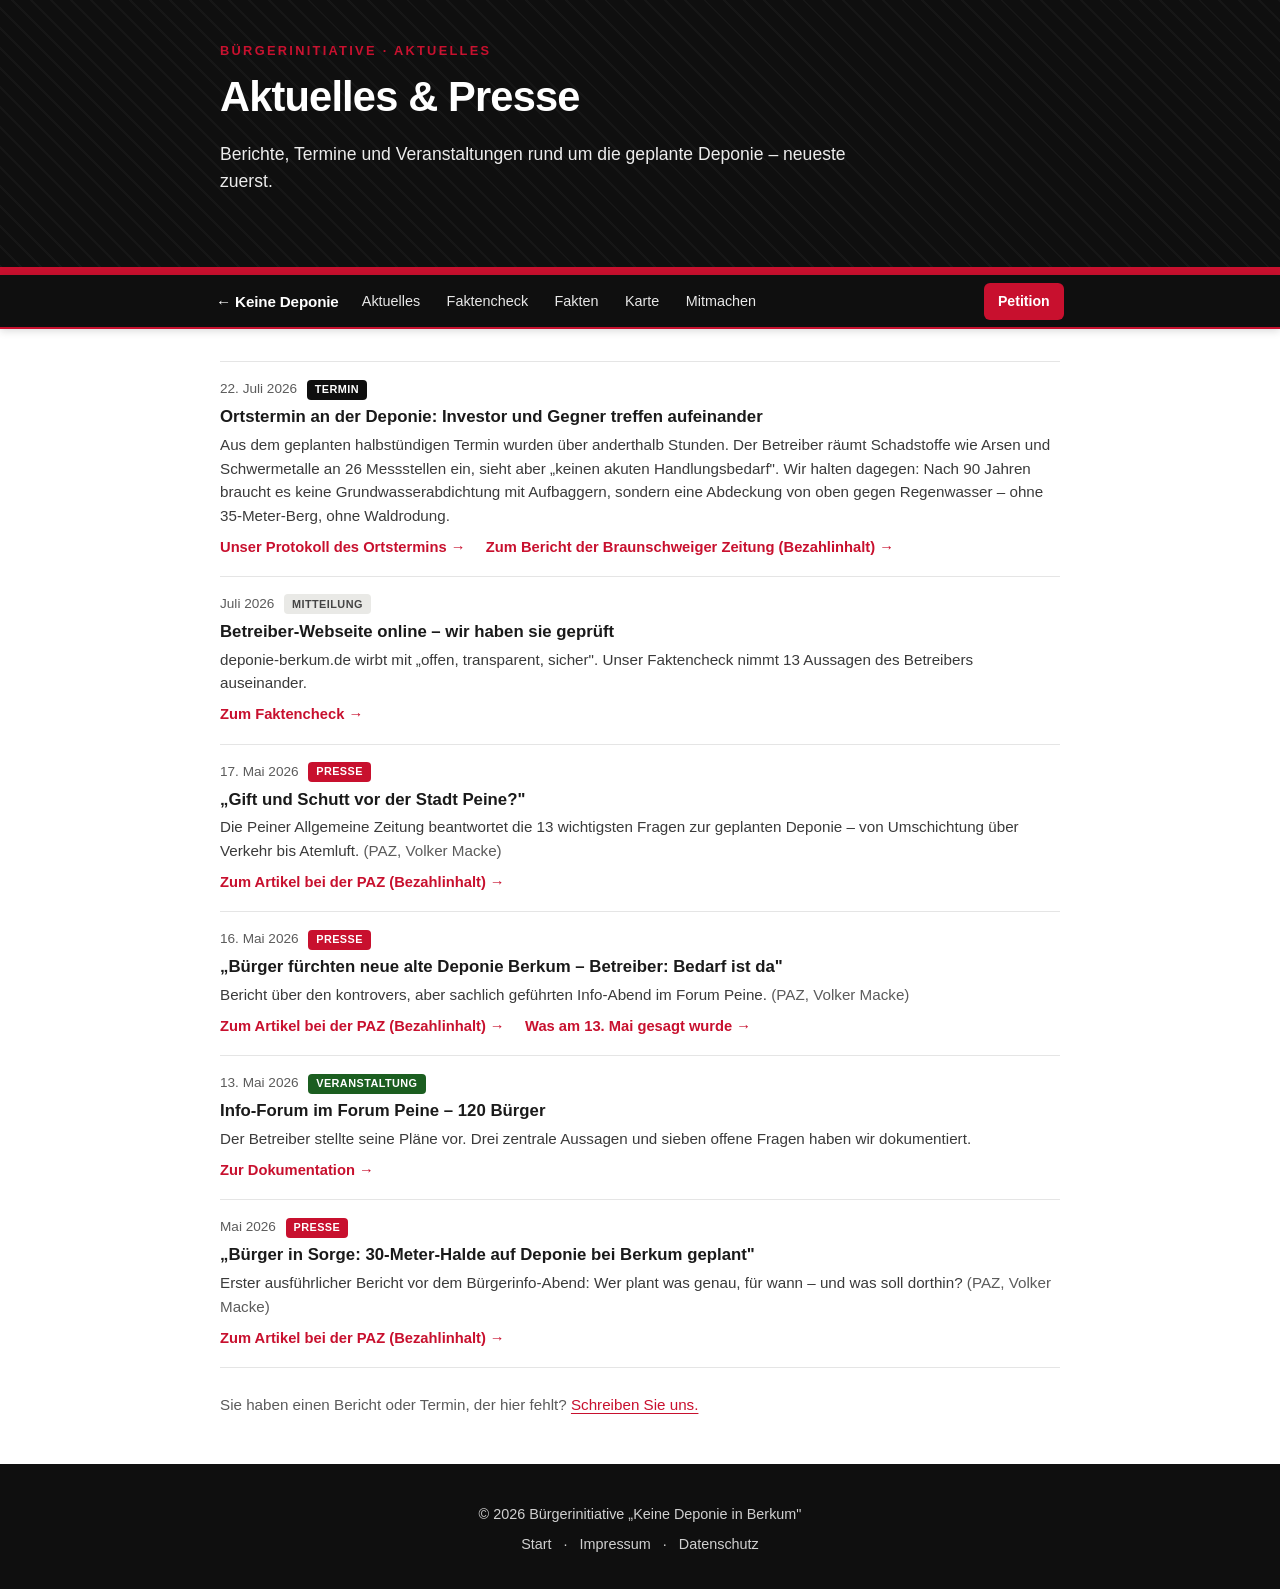
==== commit 375ec5cb: "Aktuelles: Bezahllink zur Braunschweiger Zeitung beim Ortstermin Neben dem internen Link zum Protoko" ====
--- a/aktuelles.html
+++ b/aktuelles.html
@@ -47,6 +47,7 @@
                 <p class="news-item__title">Ortstermin an der Deponie: Investor und Gegner treffen aufeinander</p>
                 <p class="news-item__text">Aus dem geplanten halbstündigen Termin wurden über anderthalb Stunden. Der Betreiber räumt Schadstoffe wie Arsen und Schwermetalle an 26 Messstellen ein, sieht aber „keinen akuten Handlungsbedarf". Wir halten dagegen: Nach 90 Jahren braucht es keine Grundwasserabdichtung mit Aufbaggern, sondern eine Abdeckung von oben gegen Regenwasser – ohne 35-Meter-Berg, ohne Waldrodung.</p>
                 <a class="news-item__link" href="ortstermin.html">Unser Protokoll des Ortstermins &rarr;</a>
+                <a class="news-item__link" href="https://www.braunschweiger-zeitung.de/niedersachsen/peine/article412646518/deponie-im-kreis-so-prallen-meinungen-des-investors-und-der-gegner-aufeinander.html" rel="noopener" target="_blank" style="margin-left: 1rem;">Zum Bericht der Braunschweiger Zeitung (Bezahlinhalt) &rarr;</a>
             </li>
 
             <li class="news-item">
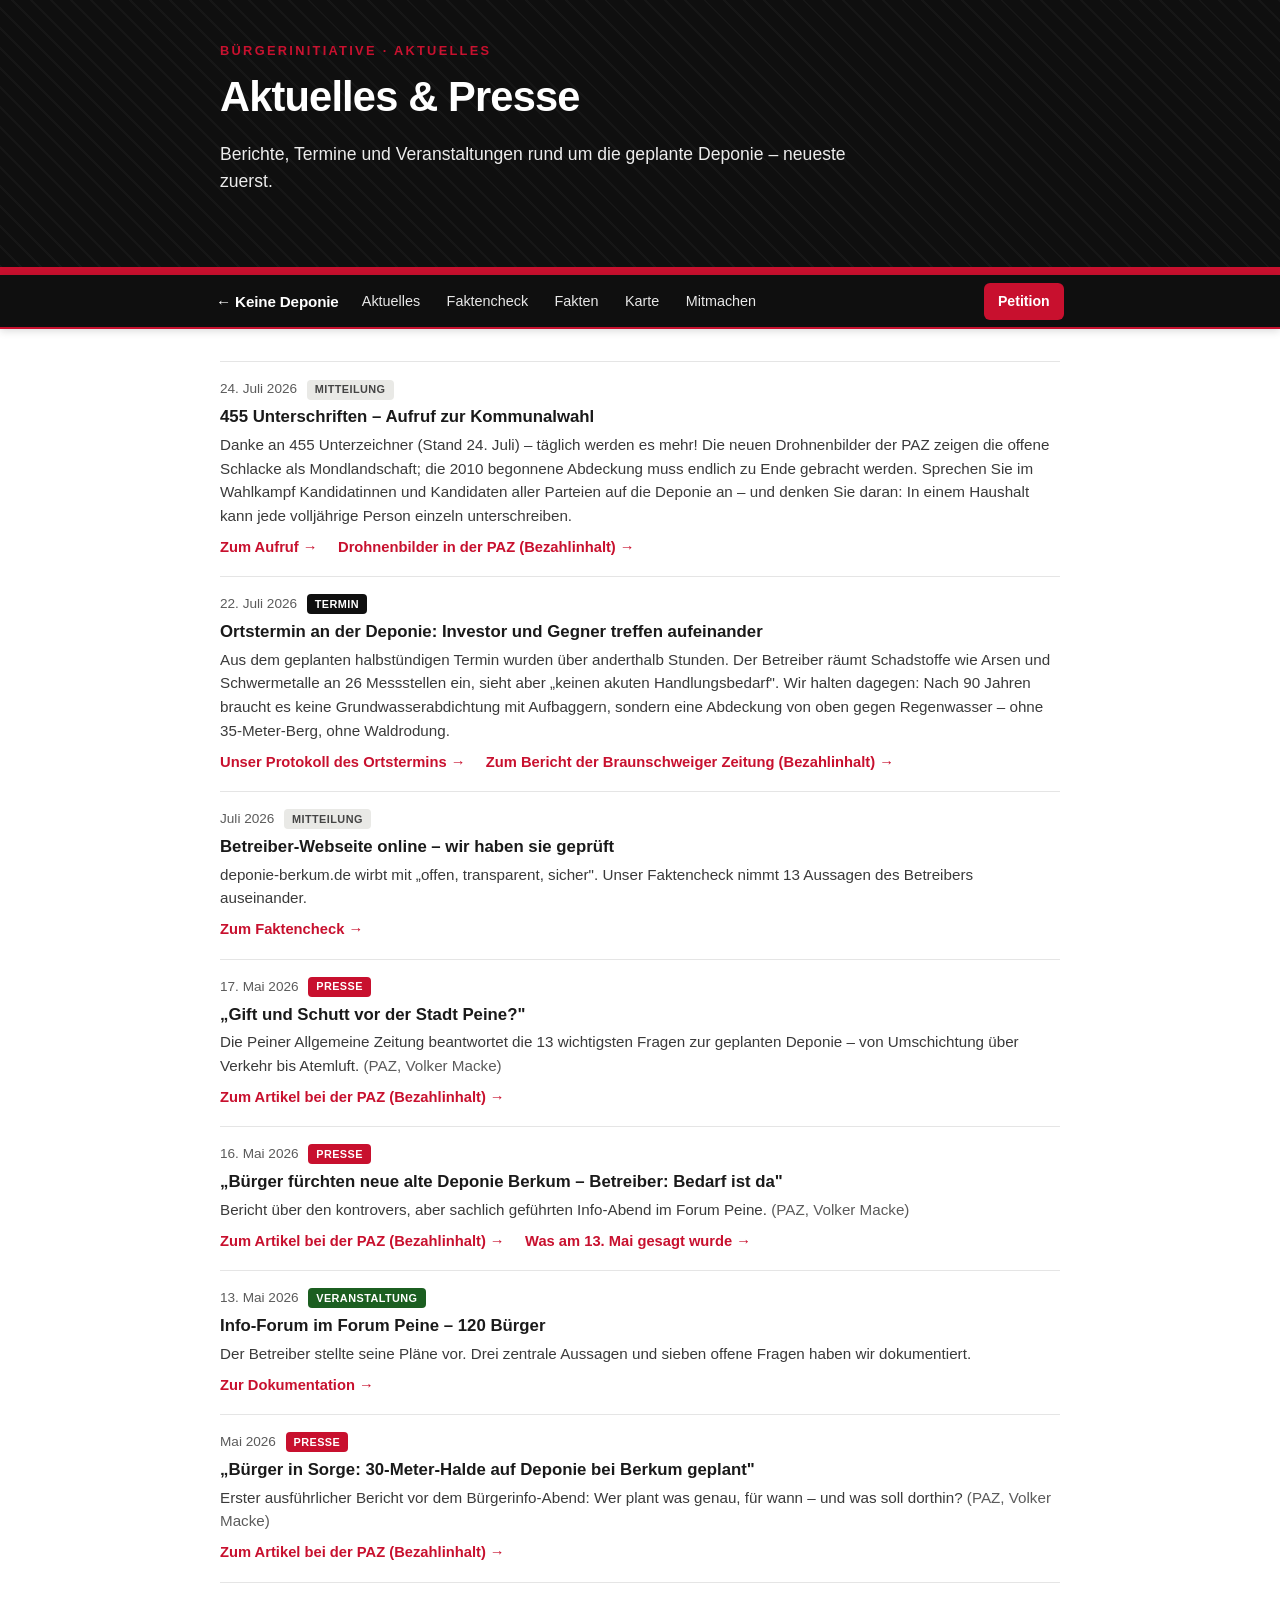
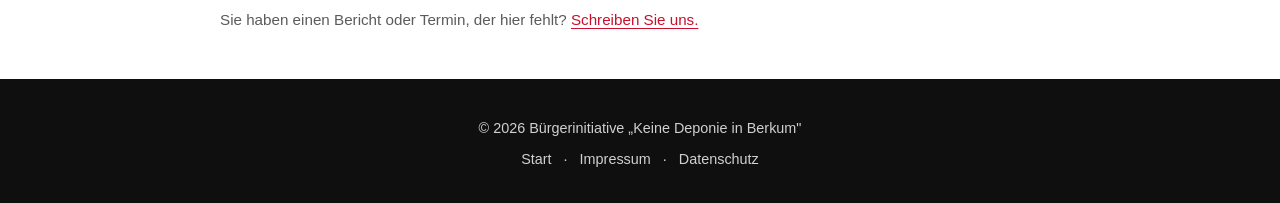
==== commit 0115e93f: "Wahlkampf-Aufruf: 455 Unterschriften + Kommunalwahl 13.09.2026 - Neues Aufruf-Band (#aufruf) auf der" ====
--- a/aktuelles.html
+++ b/aktuelles.html
@@ -38,6 +38,17 @@
     <main class="container" style="padding-top: 2rem; padding-bottom: 2rem;">
         <ol class="news-list">
             <!-- NEUE MELDUNG HIER OBEN EINFÜGEN (siehe CLAUDE.md) -->
+
+            <li class="news-item">
+                <div class="news-item__meta">
+                    <span class="news-item__date">24. Juli 2026</span>
+                    <span class="news-badge news-badge--mitteilung">Mitteilung</span>
+                </div>
+                <p class="news-item__title">455 Unterschriften – Aufruf zur Kommunalwahl</p>
+                <p class="news-item__text">Danke an 455 Unterzeichner (Stand 24. Juli) – täglich werden es mehr! Die neuen Drohnenbilder der PAZ zeigen die offene Schlacke als Mondlandschaft; die 2010 begonnene Abdeckung muss endlich zu Ende gebracht werden. Sprechen Sie im Wahlkampf Kandidatinnen und Kandidaten aller Parteien auf die Deponie an – und denken Sie daran: In einem Haushalt kann jede volljährige Person einzeln unterschreiben.</p>
+                <a class="news-item__link" href="index.html#aufruf">Zum Aufruf &rarr;</a>
+                <a class="news-item__link" href="https://www.paz-online.de/lokales/peine-lk/peine/umweltschuetzer-erwaegen-klage-streit-um-muelldeponie-bei-berkum-JH2Z6IK2LNENHK225S2TCMTBLE.html" rel="noopener" target="_blank" style="margin-left: 1rem;">Drohnenbilder in der PAZ (Bezahlinhalt) &rarr;</a>
+            </li>
 
             <li class="news-item">
                 <div class="news-item__meta">
--- a/style.css
+++ b/style.css
@@ -284,20 +284,52 @@
     letter-spacing: -0.01em;
 }
 
-.hero__question {
-    margin: 0 0 1.25rem;
+.hero__region {
+    margin: -0.4rem 0 1.25rem;
+    font-size: 1.05rem;
+    line-height: 1.5;
+    color: #fff;
+    opacity: 0.9;
     max-width: 640px;
-    font-size: clamp(1.15rem, 2.5vw, 1.5rem);
-    font-weight: 600;
-    line-height: 1.4;
-    color: #fff;
-}
-
-.hero__followup {
-    margin-top: -1rem;
-}
-.hero__followup strong {
-    color: #fff;
+}
+.hero__region strong { opacity: 1; }
+.hero__region a { color: #fff; text-decoration: underline; text-underline-offset: 2px; }
+.hero__region a:hover, .hero__region a:focus { color: var(--color-accent); }
+
+.hero-stats {
+    display: flex;
+    flex-wrap: wrap;
+    gap: 0.5rem;
+    margin: 0 0 1.5rem;
+}
+.hero-stat {
+    display: flex;
+    flex-direction: column;
+    align-items: center;
+    text-align: center;
+    background: rgba(255, 255, 255, 0.08);
+    border: 1px solid rgba(255, 255, 255, 0.2);
+    border-radius: 8px;
+    padding: 0.5rem 0.9rem;
+    text-decoration: none;
+    transition: border-color 0.15s ease, background 0.15s ease;
+}
+.hero-stat:hover, .hero-stat:focus {
+    border-color: rgba(255, 255, 255, 0.5);
+    background: rgba(255, 255, 255, 0.12);
+    text-decoration: none;
+}
+.hero-stat__num {
+    font-size: 1.4rem;
+    font-weight: 800;
+    color: #fff;
+    line-height: 1.1;
+}
+.hero-stat__label {
+    font-size: 0.72rem;
+    color: #cfcfcf;
+    line-height: 1.25;
+    max-width: 9rem;
 }
 
 .hero .lead {
@@ -344,6 +376,15 @@
     border-bottom: none;
 }
 .section--alert .section__title { color: #fff; }
+.section--alert a { color: #fff; }
+.aufruf-cta {
+    display: flex;
+    flex-wrap: wrap;
+    align-items: center;
+    gap: 0.9rem 1.5rem;
+    margin-top: 1.75rem;
+}
+.aufruf-cta a:not(.btn-primary) { text-decoration: underline; text-underline-offset: 2px; font-weight: 600; }
 .section--accent { background: var(--color-dark); color: #fff; border-bottom: none; }
 .section--accent .section__title { color: #fff; }
 .section--accent a { color: #fff; }
@@ -1622,36 +1663,6 @@
 .downloads__note strong { color: #fff; }
 
 /* Faktencheck-Unterseite */
-.fc-block {
-    margin: 0 0 2.25rem;
-}
-.fc-block__source {
-    font-size: 0.78rem;
-    text-transform: uppercase;
-    letter-spacing: 0.05em;
-    color: var(--color-muted);
-    margin: 0 0 0.5rem;
-    font-weight: 600;
-}
-.fc-block blockquote {
-    margin: 0 0 0.85rem;
-    padding: 0.75rem 1rem;
-    border-left: 4px solid var(--color-border);
-    background: var(--color-gray);
-    border-radius: 0 var(--radius) var(--radius) 0;
-    font-style: italic;
-    line-height: 1.6;
-}
-.fc-block blockquote p { margin: 0; }
-.fc-block blockquote .fc-quote-label {
-    font-style: normal;
-    font-weight: 700;
-}
-.fc-frage {
-    margin: 0;
-    line-height: 1.65;
-}
-.fc-frage strong.fc-frage-label { color: var(--color-accent); }
 .fc-missing {
     margin: 1rem 0 0;
     padding: 0;
@@ -1789,3 +1800,146 @@
 }
 .news-compact a.news-item__title { color: var(--color-text); text-decoration: none; }
 .news-compact a.news-item__title:hover { color: var(--color-accent); }
+
+/* ===== Faktencheck-Karten (Redesign) ===== */
+/* Kurzfassungs-Index */
+.fc-index {
+    background: var(--color-dark);
+    color: #fff;
+    border-radius: 12px;
+    padding: 1.1rem 1.25rem;
+    margin: 1.5rem 0 2rem;
+}
+.fc-index__title {
+    font-weight: 700;
+    font-size: 1rem;
+    margin: 0 0 0.75rem;
+}
+.fc-chips {
+    display: flex;
+    flex-wrap: wrap;
+    gap: 0.4rem;
+}
+.fc-chip {
+    font-size: 0.78rem;
+    font-weight: 600;
+    padding: 0.25rem 0.65rem;
+    border-radius: 20px;
+    text-decoration: none;
+    color: #fff;
+    background: #555;
+    transition: transform 0.12s ease, filter 0.12s ease;
+    white-space: nowrap;
+}
+.fc-chip:hover, .fc-chip:focus { transform: translateY(-1px); filter: brightness(1.12); color: #fff; text-decoration: none; }
+.fc-chip--verschwiegen { background: #2b2b2b; }
+.fc-chip--unvollstaendig { background: #b26a00; }
+.fc-chip--widerspruch { background: var(--color-accent); }
+.fc-chip--offen { background: #55565a; }
+.fc-chip--bestaetigt { background: #1b5e20; }
+
+/* Karte */
+.fc-card {
+    background: var(--color-surface);
+    border: 1px solid var(--color-border);
+    border-radius: 12px;
+    box-shadow: var(--shadow-md);
+    padding: 1.25rem 1.4rem;
+    margin: 0 0 1.25rem;
+    scroll-margin-top: 110px;
+}
+.fc-card__head {
+    display: flex;
+    align-items: center;
+    gap: 0.6rem;
+    margin-bottom: 0.9rem;
+    flex-wrap: wrap;
+}
+.fc-card__icon {
+    width: 34px;
+    height: 34px;
+    border-radius: 50%;
+    background: var(--color-gray);
+    display: flex;
+    align-items: center;
+    justify-content: center;
+    flex-shrink: 0;
+}
+.fc-card__icon svg { width: 18px; height: 18px; color: var(--color-accent); }
+.fc-card__source {
+    font-size: 0.78rem;
+    letter-spacing: 0.05em;
+    text-transform: uppercase;
+    color: var(--color-muted);
+    font-weight: 600;
+}
+.fc-verdict {
+    margin-left: auto;
+    font-size: 0.68rem;
+    font-weight: 700;
+    letter-spacing: 0.04em;
+    text-transform: uppercase;
+    padding: 0.2rem 0.6rem;
+    border-radius: 4px;
+    color: #fff;
+    white-space: nowrap;
+}
+.fc-verdict--verschwiegen { background: var(--color-dark); }
+.fc-verdict--unvollstaendig { background: #b26a00; }
+.fc-verdict--widerspruch { background: var(--color-accent); }
+.fc-verdict--offen { background: #e9e9e6; color: #444; }
+.fc-verdict--bestaetigt { background: #1b5e20; }
+
+/* Zitatkasten */
+.fc-quote {
+    border-left: 3px solid #cfcfca;
+    background: var(--color-gray);
+    border-radius: 0 8px 8px 0;
+    padding: 0.6rem 0.9rem;
+    margin: 0 0 0.9rem;
+}
+.fc-quote__label {
+    display: block;
+    font-size: 0.72rem;
+    font-weight: 700;
+    letter-spacing: 0.04em;
+    text-transform: uppercase;
+    color: var(--color-muted);
+    margin-bottom: 0.2rem;
+}
+.fc-quote p { margin: 0; font-style: italic; line-height: 1.55; color: #333; }
+
+/* Antwort mit optionaler Kennzahl */
+.fc-answer {
+    display: flex;
+    gap: 0.9rem;
+    align-items: flex-start;
+}
+.fc-figure {
+    flex-shrink: 0;
+    text-align: center;
+    background: #fdeaed;
+    border-radius: 8px;
+    padding: 0.5rem 0.6rem;
+    min-width: 66px;
+}
+.fc-figure__num { font-size: 1.3rem; font-weight: 800; color: var(--color-accent); line-height: 1.05; }
+.fc-figure__label { font-size: 0.68rem; color: var(--color-accent); line-height: 1.2; }
+.fc-answer__text { margin: 0; line-height: 1.6; }
+.fc-answer__text .fc-answer-label { color: var(--color-accent); font-weight: 700; }
+
+@media (max-width: 540px) {
+    .fc-card { padding: 1rem 1.1rem; }
+    .fc-verdict { margin-left: 0; }
+    .fc-card__head { gap: 0.5rem; }
+    .fc-answer { flex-direction: column; gap: 0.55rem; }
+    .fc-figure {
+        align-self: flex-start;
+        min-width: 0;
+        padding: 0.4rem 0.7rem;
+        display: flex;
+        align-items: baseline;
+        gap: 0.4rem;
+    }
+    .fc-figure__num { font-size: 1.15rem; }
+}
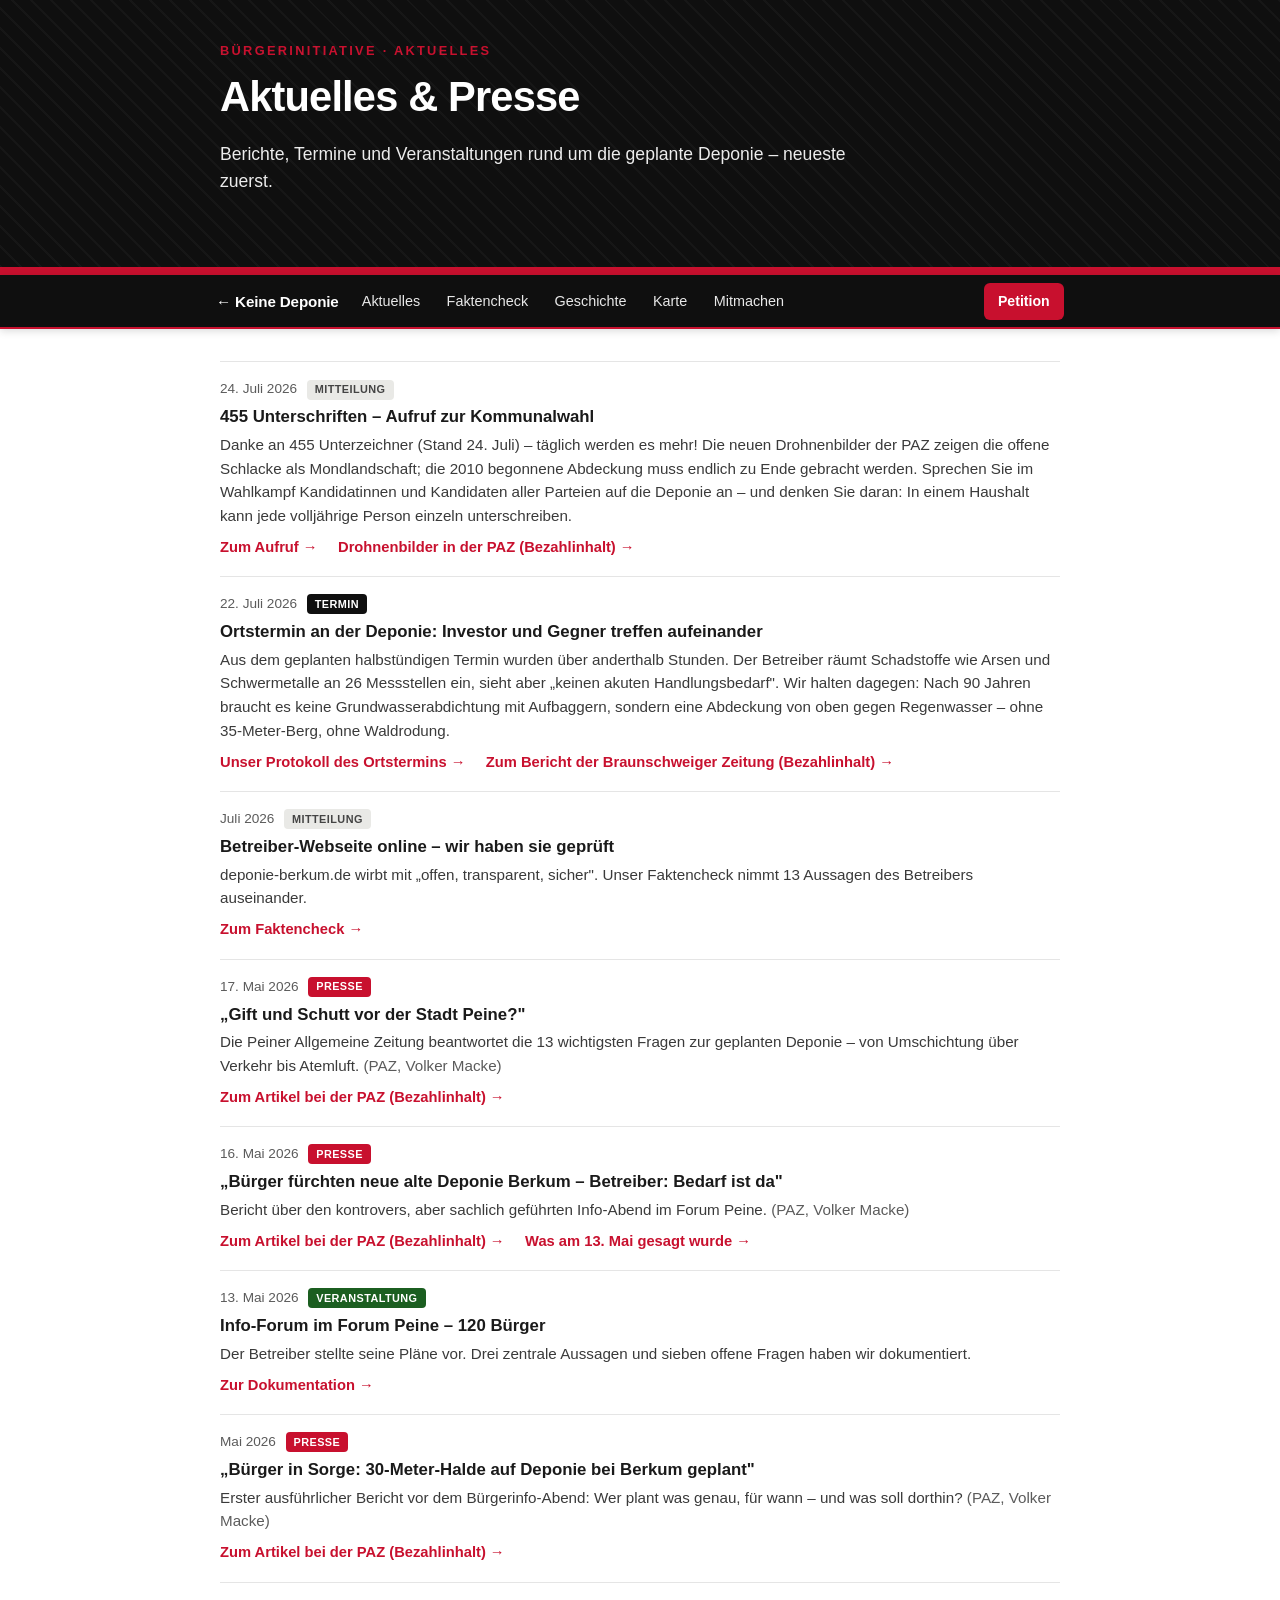
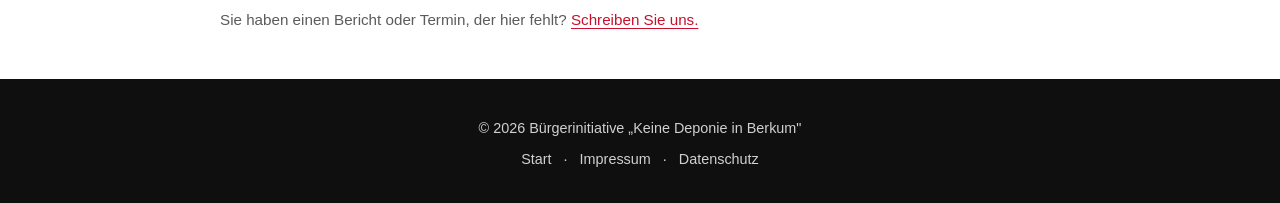
==== commit f2070e79: "Navigation: "Fakten" durch "Geschichte" ersetzt Auf allen 7 Seiten. Der Fakten-Abschnitt bleibt auf " ====
--- a/aktuelles.html
+++ b/aktuelles.html
@@ -27,11 +27,11 @@
             <ul class="topnav__links">
                 <li><a href="aktuelles.html">Aktuelles</a></li>
                 <li><a href="faktencheck.html">Faktencheck</a></li>
-                <li><a href="index.html#fakten">Fakten</a></li>
+                <li><a href="geschichte.html">Geschichte</a></li>
                 <li><a href="index.html#entfernungen">Karte</a></li>
                 <li><a href="index.html#mitmachen">Mitmachen</a></li>
             </ul>
-            <a class="topnav__cta" href="index.html#petition">Petition</a>
+            <a class="topnav__cta" href="https://www.openpetition.org/deponieberkum" target="_blank" rel="noopener">Petition</a>
         </div>
     </nav>
 
--- a/style.css
+++ b/style.css
@@ -376,7 +376,7 @@
     border-bottom: none;
 }
 .section--alert .section__title { color: #fff; }
-.section--alert a { color: #fff; }
+.section--alert a:not(.btn-primary) { color: #fff; }
 .aufruf-cta {
     display: flex;
     flex-wrap: wrap;
@@ -385,6 +385,14 @@
     margin-top: 1.75rem;
 }
 .aufruf-cta a:not(.btn-primary) { text-decoration: underline; text-underline-offset: 2px; font-weight: 600; }
+.aufruf-fragen {
+    margin: 0.75rem 0 0;
+    padding-left: 1.2rem;
+}
+.aufruf-fragen li {
+    margin-bottom: 0.5rem;
+    line-height: 1.5;
+}
 .section--accent { background: var(--color-dark); color: #fff; border-bottom: none; }
 .section--accent .section__title { color: #fff; }
 .section--accent a { color: #fff; }
@@ -1943,3 +1951,68 @@
     }
     .fc-figure__num { font-size: 1.15rem; }
 }
+
+/* Hinweis unter direkten Petitions-Buttons */
+.cta-hint {
+    margin: 0.6rem 0 0;
+    font-size: 0.82rem;
+    color: var(--color-muted);
+    line-height: 1.5;
+}
+.hero .cta-hint,
+.section--accent .cta-hint,
+.section--alert .cta-hint { color: rgba(255, 255, 255, 0.75); }
+
+/* Aufklapper (details/summary) */
+details.disclosure {
+    border: 1px solid var(--color-border);
+    border-radius: var(--radius);
+    margin: 1rem 0 0;
+    background: var(--color-surface);
+}
+details.disclosure > summary {
+    cursor: pointer;
+    padding: 0.7rem 0.9rem;
+    font-weight: 600;
+    font-size: 0.95rem;
+    list-style: none;
+    display: flex;
+    align-items: center;
+    gap: 0.5rem;
+    border-radius: var(--radius);
+    transition: background 0.15s ease;
+}
+details.disclosure > summary::-webkit-details-marker { display: none; }
+details.disclosure > summary::before {
+    content: "";
+    width: 0.45rem;
+    height: 0.45rem;
+    border-right: 2px solid var(--color-accent);
+    border-bottom: 2px solid var(--color-accent);
+    transform: rotate(-45deg);
+    transition: transform 0.15s ease;
+    flex-shrink: 0;
+    margin-left: 0.15rem;
+}
+details.disclosure[open] > summary::before { transform: rotate(45deg); }
+details.disclosure > summary:hover { background: var(--color-gray); }
+details.disclosure > summary:focus-visible { outline: 2px solid var(--color-accent); outline-offset: 2px; }
+.disclosure__body {
+    padding: 0 0.9rem 0.9rem;
+    font-size: 0.95rem;
+    line-height: 1.6;
+}
+.disclosure__body > :first-child { margin-top: 0; }
+.disclosure__body > :last-child { margin-bottom: 0; }
+/* Helle Variante auf dunklem/rotem Grund */
+.section--alert details.disclosure,
+.section--accent details.disclosure {
+    background: rgba(255, 255, 255, 0.08);
+    border-color: rgba(255, 255, 255, 0.25);
+}
+.section--alert details.disclosure > summary::before,
+.section--accent details.disclosure > summary::before {
+    border-color: #fff;
+}
+.section--alert details.disclosure > summary:hover,
+.section--accent details.disclosure > summary:hover { background: rgba(255, 255, 255, 0.12); }
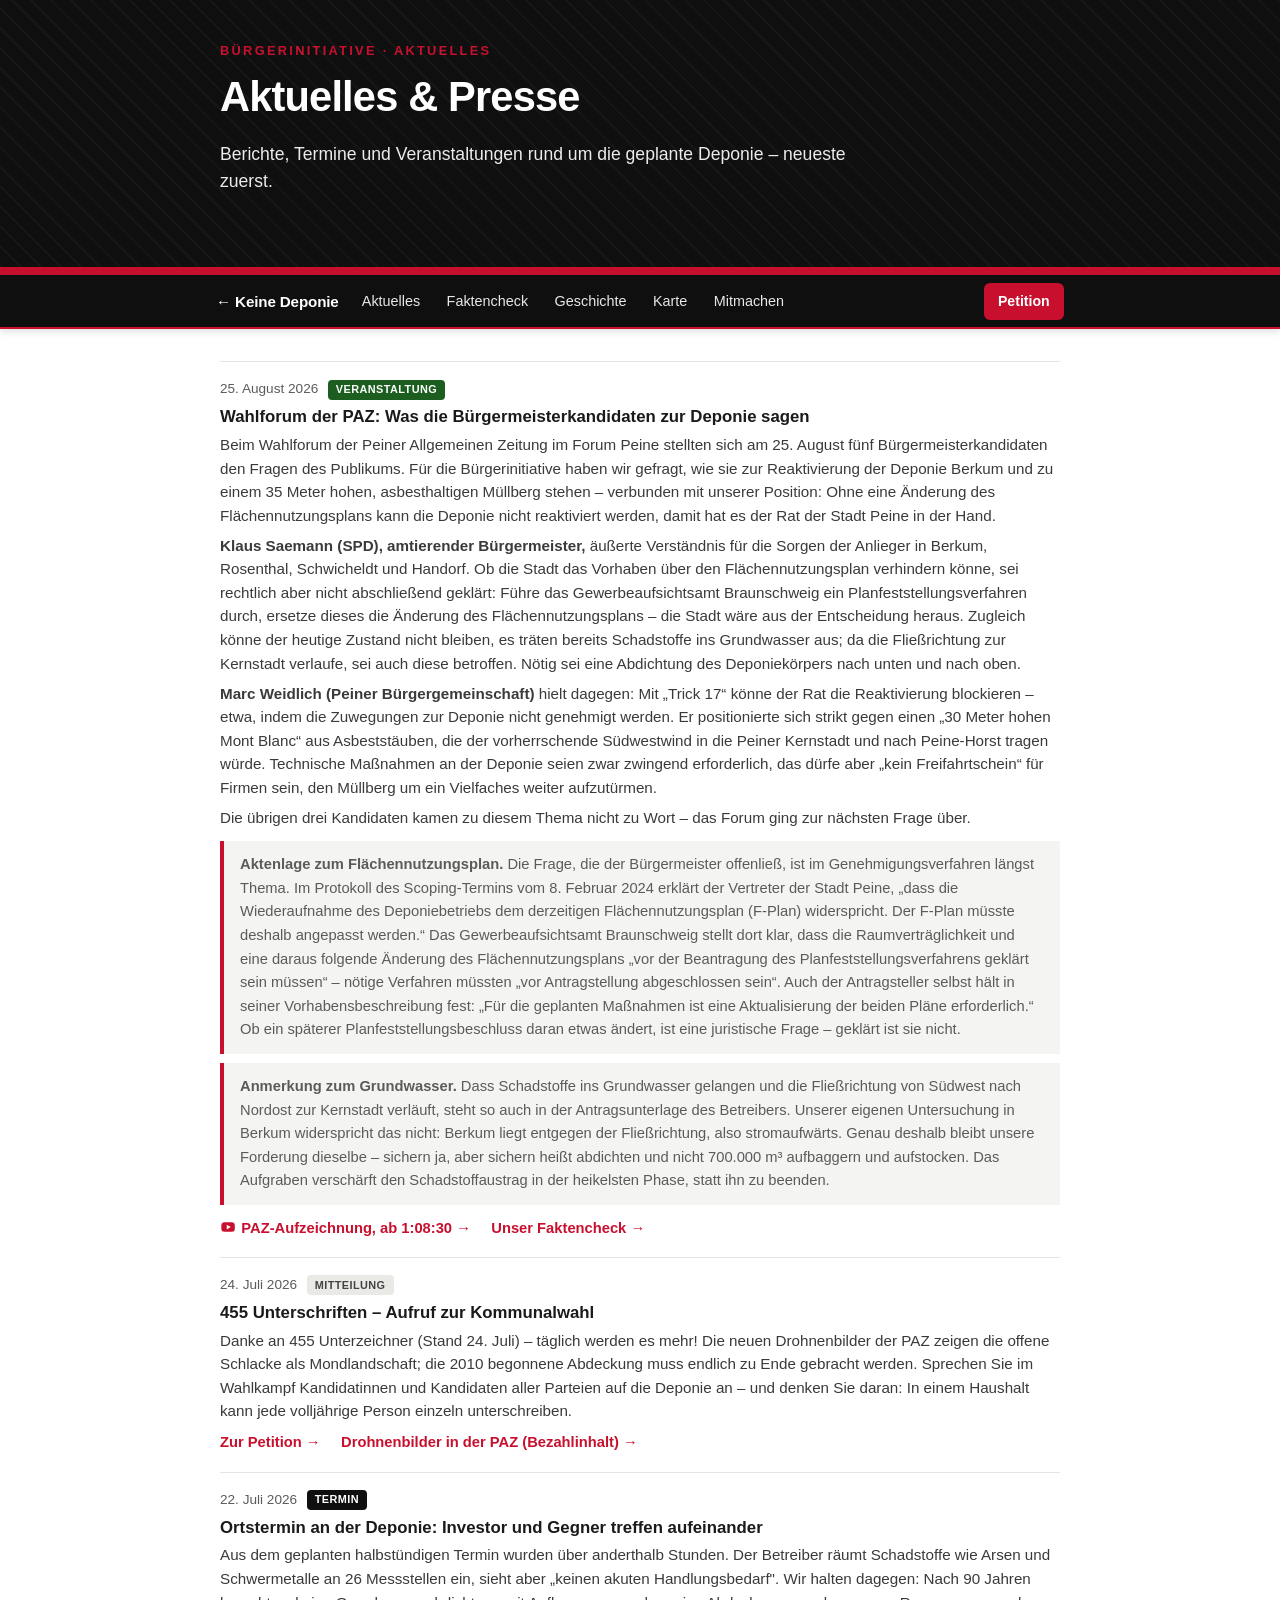
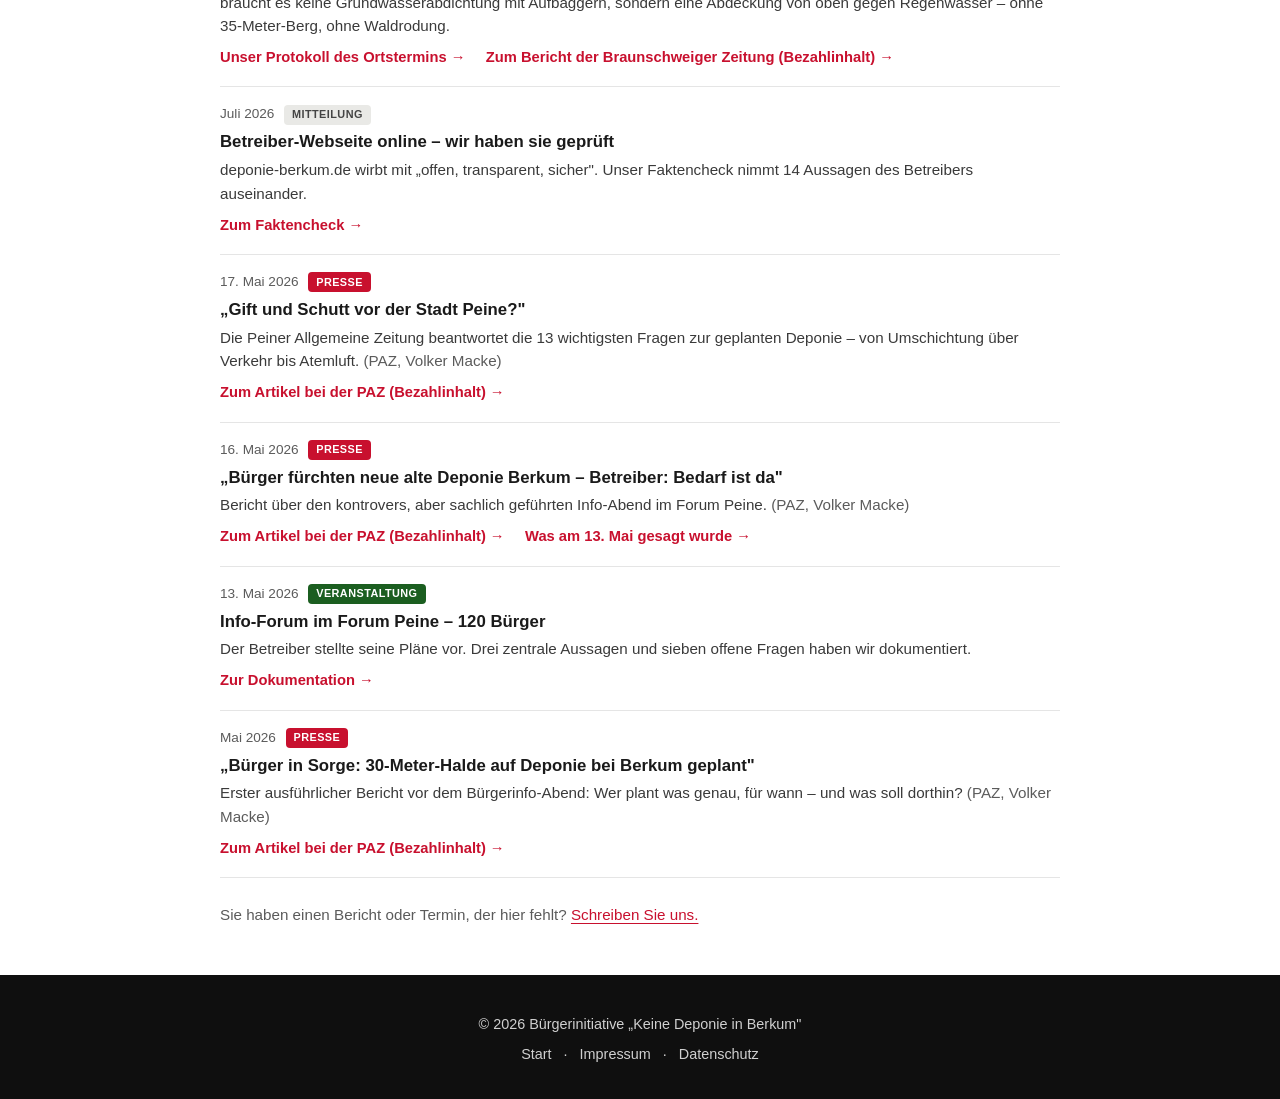
==== commit a0378815: "Sicherheitsleistung, DK-II-Fund und Wahlforum-Meldung - Neue Seite sicherheitsleistung.html: Haftung" ====
--- a/aktuelles.html
+++ b/aktuelles.html
@@ -41,12 +41,28 @@
 
             <li class="news-item">
                 <div class="news-item__meta">
+                    <span class="news-item__date">25. August 2026</span>
+                    <span class="news-badge news-badge--veranstaltung">Veranstaltung</span>
+                </div>
+                <p class="news-item__title">Wahlforum der PAZ: Was die Bürgermeisterkandidaten zur Deponie sagen</p>
+                <p class="news-item__text">Beim Wahlforum der Peiner Allgemeinen Zeitung im Forum Peine stellten sich am 25. August fünf Bürgermeisterkandidaten den Fragen des Publikums. Für die Bürgerinitiative haben wir gefragt, wie sie zur Reaktivierung der Deponie Berkum und zu einem 35 Meter hohen, asbesthaltigen Müllberg stehen – verbunden mit unserer Position: Ohne eine Änderung des Flächennutzungsplans kann die Deponie nicht reaktiviert werden, damit hat es der Rat der Stadt Peine in der Hand.</p>
+                <p class="news-item__text"><strong>Klaus Saemann (SPD), amtierender Bürgermeister,</strong> äußerte Verständnis für die Sorgen der Anlieger in Berkum, Rosenthal, Schwicheldt und Handorf. Ob die Stadt das Vorhaben über den Flächennutzungsplan verhindern könne, sei rechtlich aber nicht abschließend geklärt: Führe das Gewerbeaufsichtsamt Braunschweig ein Planfeststellungsverfahren durch, ersetze dieses die Änderung des Flächennutzungsplans – die Stadt wäre aus der Entscheidung heraus. Zugleich könne der heutige Zustand nicht bleiben, es träten bereits Schadstoffe ins Grundwasser aus; da die Fließrichtung zur Kernstadt verlaufe, sei auch diese betroffen. Nötig sei eine Abdichtung des Deponiekörpers nach unten und nach oben.</p>
+                <p class="news-item__text"><strong>Marc Weidlich (Peiner Bürgergemeinschaft)</strong> hielt dagegen: Mit „Trick 17“ könne der Rat die Reaktivierung blockieren – etwa, indem die Zuwegungen zur Deponie nicht genehmigt werden. Er positionierte sich strikt gegen einen „30 Meter hohen Mont Blanc“ aus Asbeststäuben, die der vorherrschende Südwestwind in die Peiner Kernstadt und nach Peine-Horst tragen würde. Technische Maßnahmen an der Deponie seien zwar zwingend erforderlich, das dürfe aber „kein Freifahrtschein“ für Firmen sein, den Müllberg um ein Vielfaches weiter aufzutürmen.</p>
+                <p class="news-item__text">Die übrigen drei Kandidaten kamen zu diesem Thema nicht zu Wort – das Forum ging zur nächsten Frage über.</p>
+                <p class="note" style="border-left: 4px solid var(--color-accent); border-radius: 0; padding: 0.75rem 1rem; background: var(--color-gray); margin: 0.75rem 0 0.6rem; font-size: 0.92rem; line-height: 1.6;"><strong>Aktenlage zum Flächennutzungsplan.</strong> Die Frage, die der Bürgermeister offenließ, ist im Genehmigungsverfahren längst Thema. Im Protokoll des Scoping-Termins vom 8. Februar 2024 erklärt der Vertreter der Stadt Peine, „dass die Wiederaufnahme des Deponiebetriebs dem derzeitigen Flächennutzungsplan (F-Plan) widerspricht. Der F-Plan müsste deshalb angepasst werden.“ Das Gewerbeaufsichtsamt Braunschweig stellt dort klar, dass die Raumverträglichkeit und eine daraus folgende Änderung des Flächennutzungsplans „vor der Beantragung des Planfeststellungsverfahrens geklärt sein müssen“ – nötige Verfahren müssten „vor Antragstellung abgeschlossen sein“. Auch der Antragsteller selbst hält in seiner Vorhabensbeschreibung fest: „Für die geplanten Maßnahmen ist eine Aktualisierung der beiden Pläne erforderlich.“ Ob ein späterer Planfeststellungsbeschluss daran etwas ändert, ist eine juristische Frage – geklärt ist sie nicht.</p>
+                <p class="note" style="border-left: 4px solid var(--color-accent); border-radius: 0; padding: 0.75rem 1rem; background: var(--color-gray); margin: 0 0 0.6rem; font-size: 0.92rem; line-height: 1.6;"><strong>Anmerkung zum Grundwasser.</strong> Dass Schadstoffe ins Grundwasser gelangen und die Fließrichtung von Südwest nach Nordost zur Kernstadt verläuft, steht so auch in der Antragsunterlage des Betreibers. Unserer eigenen Untersuchung in Berkum widerspricht das nicht: Berkum liegt entgegen der Fließrichtung, also stromaufwärts. Genau deshalb bleibt unsere Forderung dieselbe – sichern ja, aber sichern heißt abdichten und nicht 700.000&nbsp;m³ aufbaggern und aufstocken. Das Aufgraben verschärft den Schadstoffaustrag in der heikelsten Phase, statt ihn zu beenden.</p>
+                <a class="news-item__link" href="https://www.youtube.com/watch?v=0khMzVIAfBA&amp;t=4110s" rel="noopener" target="_blank"><svg class="icon icon--inline" viewBox="0 0 24 24" aria-hidden="true"><path fill="currentColor" fill-rule="evenodd" d="M21.58 7.19a2.51 2.51 0 0 0-1.77-1.78C18.25 5 12 5 12 5s-6.25 0-7.81.41a2.51 2.51 0 0 0-1.77 1.78C2 8.76 2 12 2 12s0 3.24.42 4.81a2.51 2.51 0 0 0 1.77 1.78C5.75 19 12 19 12 19s6.25 0 7.81-.41a2.51 2.51 0 0 0 1.77-1.78C22 15.24 22 12 22 12s0-3.24-.42-4.81ZM10 15.5v-7l6 3.5-6 3.5Z"/></svg>PAZ-Aufzeichnung, ab 1:08:30 &rarr;</a>
+                <a class="news-item__link" href="faktencheck.html" style="margin-left: 1rem;">Unser Faktencheck &rarr;</a>
+            </li>
+
+            <li class="news-item">
+                <div class="news-item__meta">
                     <span class="news-item__date">24. Juli 2026</span>
                     <span class="news-badge news-badge--mitteilung">Mitteilung</span>
                 </div>
                 <p class="news-item__title">455 Unterschriften – Aufruf zur Kommunalwahl</p>
                 <p class="news-item__text">Danke an 455 Unterzeichner (Stand 24. Juli) – täglich werden es mehr! Die neuen Drohnenbilder der PAZ zeigen die offene Schlacke als Mondlandschaft; die 2010 begonnene Abdeckung muss endlich zu Ende gebracht werden. Sprechen Sie im Wahlkampf Kandidatinnen und Kandidaten aller Parteien auf die Deponie an – und denken Sie daran: In einem Haushalt kann jede volljährige Person einzeln unterschreiben.</p>
-                <a class="news-item__link" href="index.html#aufruf">Zum Aufruf &rarr;</a>
+                <a class="news-item__link" href="index.html#petition">Zur Petition &rarr;</a>
                 <a class="news-item__link" href="https://www.paz-online.de/lokales/peine-lk/peine/umweltschuetzer-erwaegen-klage-streit-um-muelldeponie-bei-berkum-JH2Z6IK2LNENHK225S2TCMTBLE.html" rel="noopener" target="_blank" style="margin-left: 1rem;">Drohnenbilder in der PAZ (Bezahlinhalt) &rarr;</a>
             </li>
 
@@ -67,7 +83,7 @@
                     <span class="news-badge news-badge--mitteilung">Mitteilung</span>
                 </div>
                 <p class="news-item__title">Betreiber-Webseite online – wir haben sie geprüft</p>
-                <p class="news-item__text">deponie-berkum.de wirbt mit „offen, transparent, sicher". Unser Faktencheck nimmt 13 Aussagen des Betreibers auseinander.</p>
+                <p class="news-item__text">deponie-berkum.de wirbt mit „offen, transparent, sicher". Unser Faktencheck nimmt 14 Aussagen des Betreibers auseinander.</p>
                 <a class="news-item__link" href="faktencheck.html">Zum Faktencheck &rarr;</a>
             </li>
 
--- a/style.css
+++ b/style.css
@@ -377,22 +377,6 @@
 }
 .section--alert .section__title { color: #fff; }
 .section--alert a:not(.btn-primary) { color: #fff; }
-.aufruf-cta {
-    display: flex;
-    flex-wrap: wrap;
-    align-items: center;
-    gap: 0.9rem 1.5rem;
-    margin-top: 1.75rem;
-}
-.aufruf-cta a:not(.btn-primary) { text-decoration: underline; text-underline-offset: 2px; font-weight: 600; }
-.aufruf-fragen {
-    margin: 0.75rem 0 0;
-    padding-left: 1.2rem;
-}
-.aufruf-fragen li {
-    margin-bottom: 0.5rem;
-    line-height: 1.5;
-}
 .section--accent { background: var(--color-dark); color: #fff; border-bottom: none; }
 .section--accent .section__title { color: #fff; }
 .section--accent a { color: #fff; }
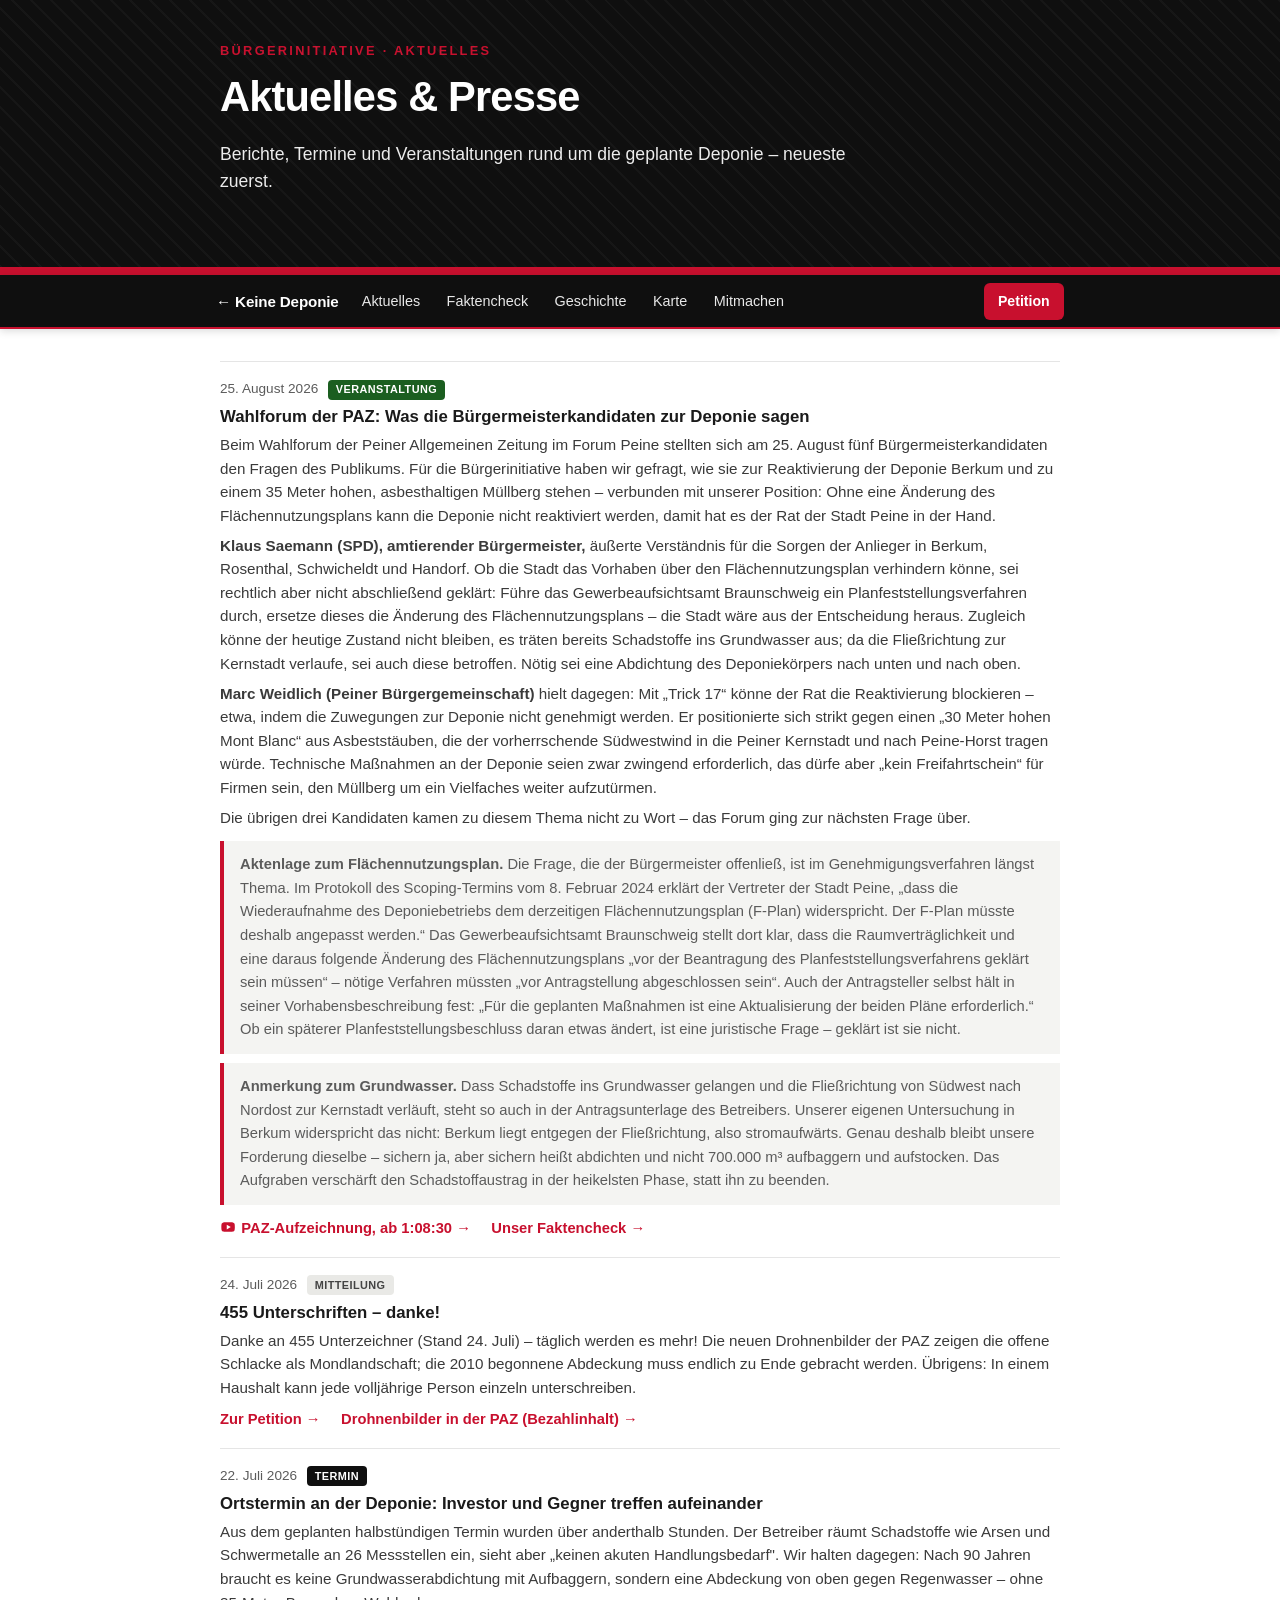
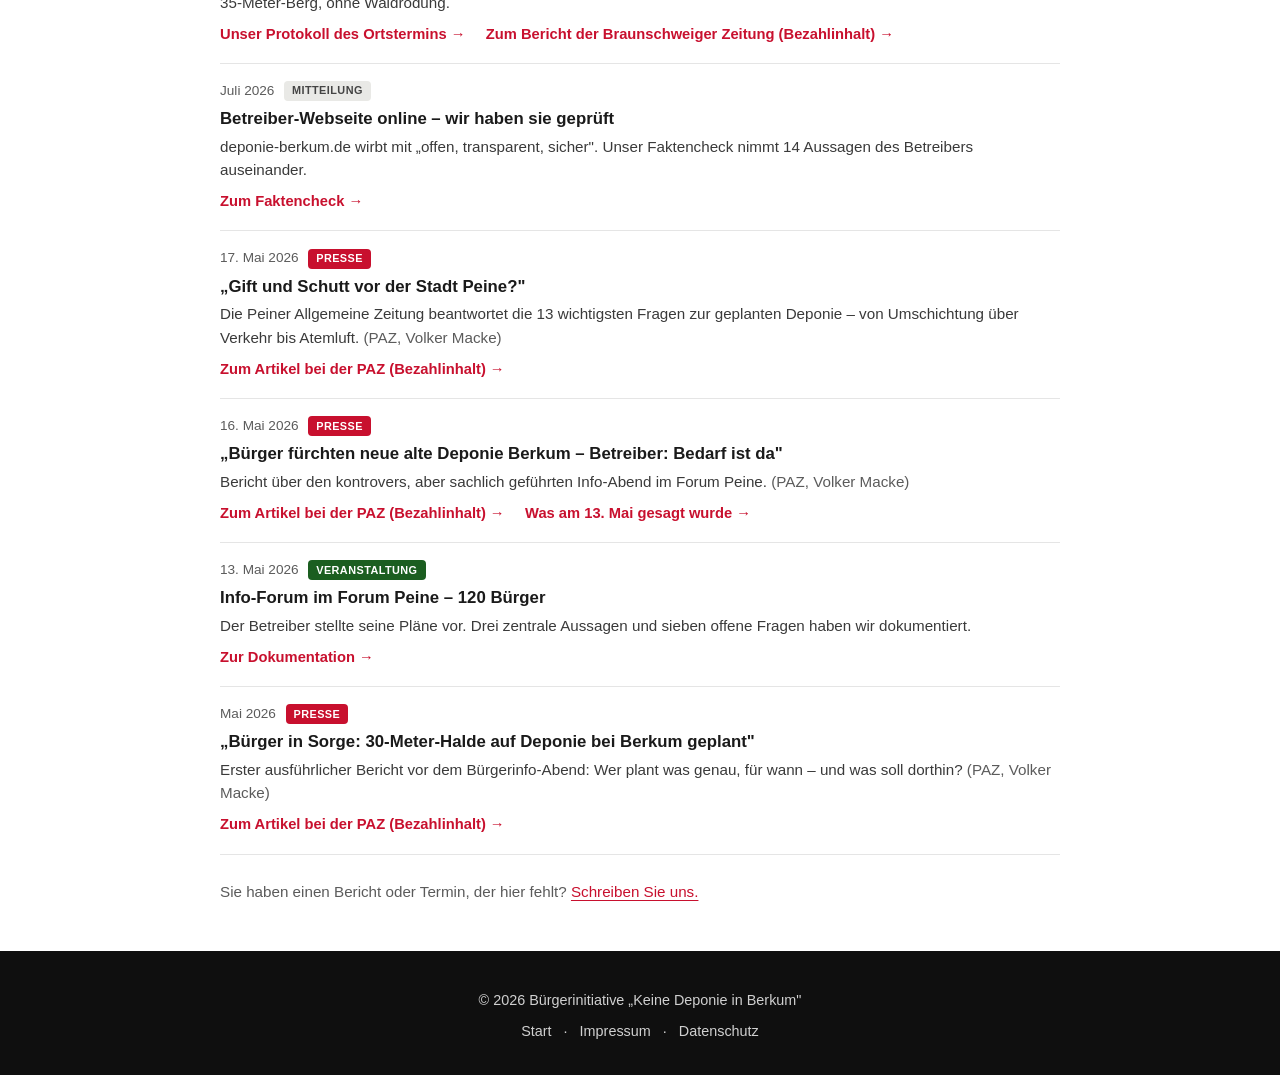
==== commit d7551887: "Wahlkampf-Aufruf nach der Kommunalwahl entfernt Co-Authored-By: Claude Opus 5 <noreply@anthropic.com" ====
--- a/aktuelles.html
+++ b/aktuelles.html
@@ -60,8 +60,8 @@
                     <span class="news-item__date">24. Juli 2026</span>
                     <span class="news-badge news-badge--mitteilung">Mitteilung</span>
                 </div>
-                <p class="news-item__title">455 Unterschriften – Aufruf zur Kommunalwahl</p>
-                <p class="news-item__text">Danke an 455 Unterzeichner (Stand 24. Juli) – täglich werden es mehr! Die neuen Drohnenbilder der PAZ zeigen die offene Schlacke als Mondlandschaft; die 2010 begonnene Abdeckung muss endlich zu Ende gebracht werden. Sprechen Sie im Wahlkampf Kandidatinnen und Kandidaten aller Parteien auf die Deponie an – und denken Sie daran: In einem Haushalt kann jede volljährige Person einzeln unterschreiben.</p>
+                <p class="news-item__title">455 Unterschriften – danke!</p>
+                <p class="news-item__text">Danke an 455 Unterzeichner (Stand 24. Juli) – täglich werden es mehr! Die neuen Drohnenbilder der PAZ zeigen die offene Schlacke als Mondlandschaft; die 2010 begonnene Abdeckung muss endlich zu Ende gebracht werden. Übrigens: In einem Haushalt kann jede volljährige Person einzeln unterschreiben.</p>
                 <a class="news-item__link" href="index.html#petition">Zur Petition &rarr;</a>
                 <a class="news-item__link" href="https://www.paz-online.de/lokales/peine-lk/peine/umweltschuetzer-erwaegen-klage-streit-um-muelldeponie-bei-berkum-JH2Z6IK2LNENHK225S2TCMTBLE.html" rel="noopener" target="_blank" style="margin-left: 1rem;">Drohnenbilder in der PAZ (Bezahlinhalt) &rarr;</a>
             </li>
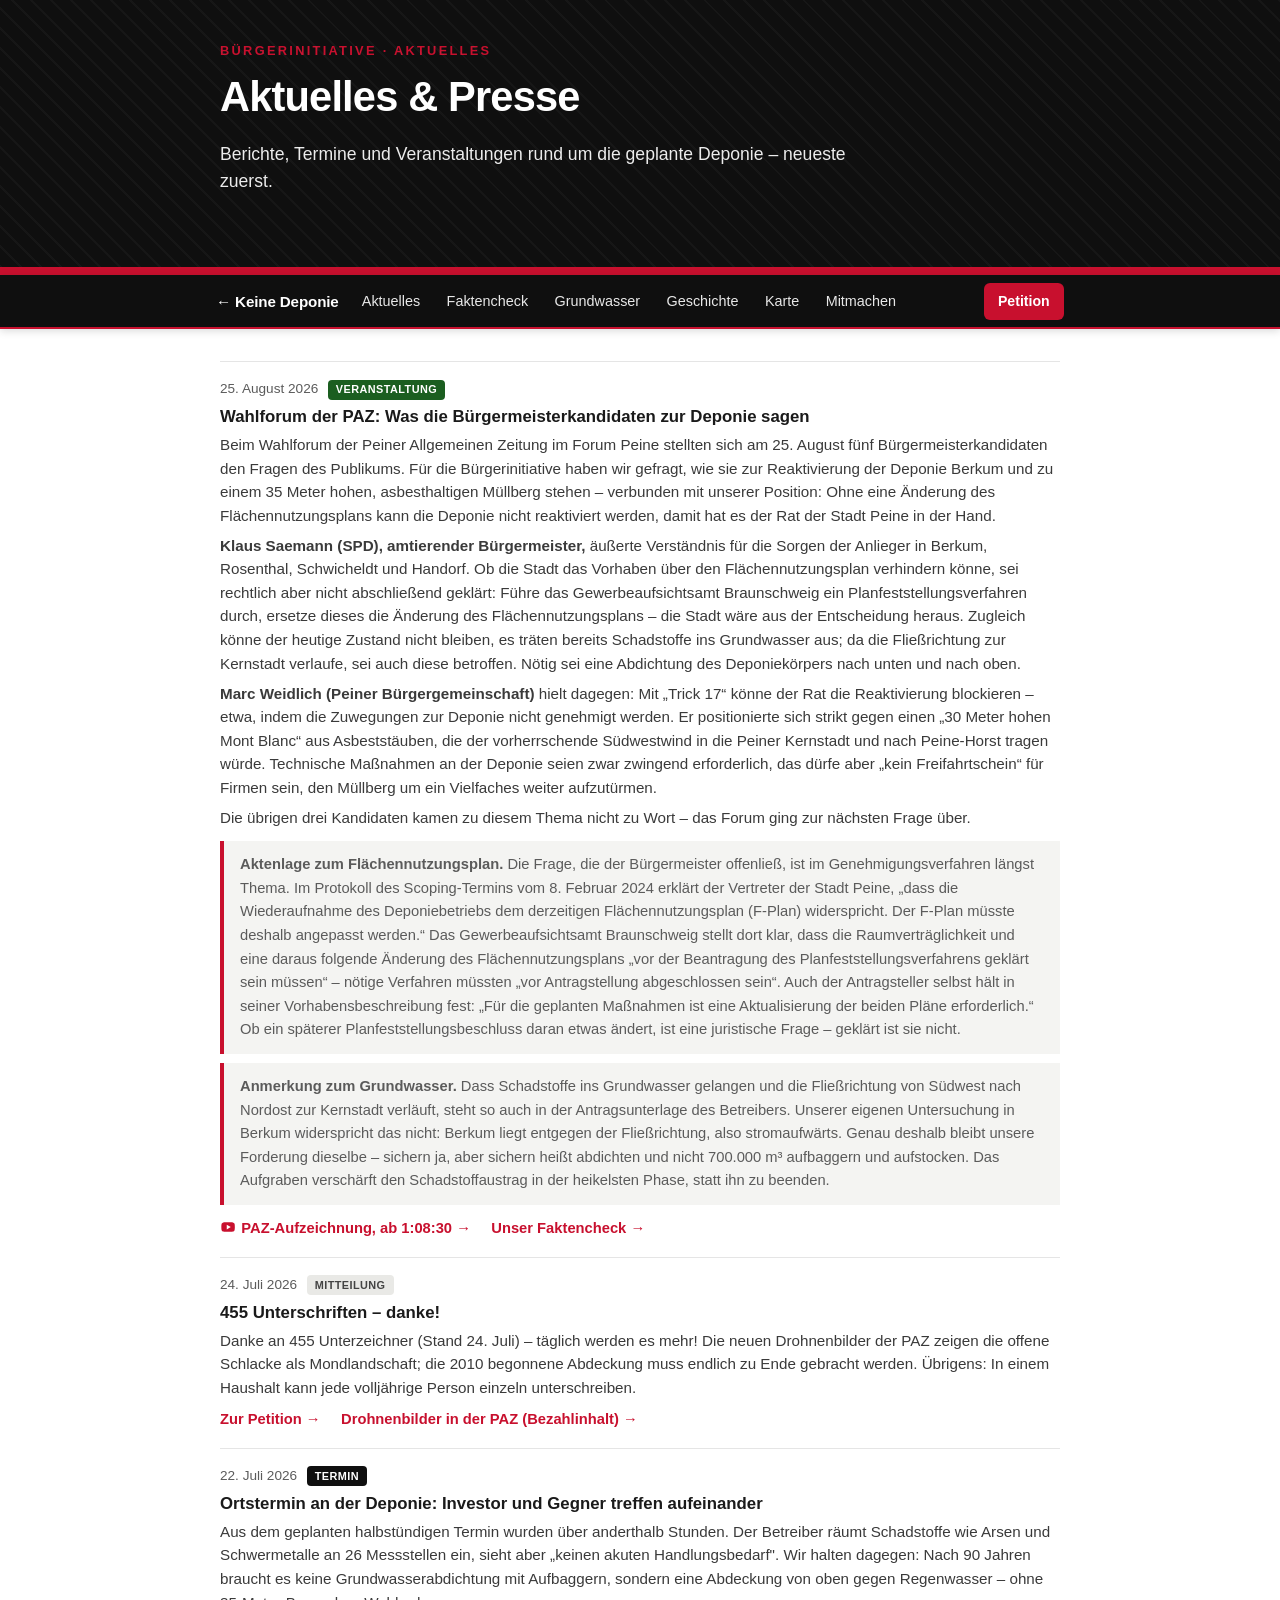
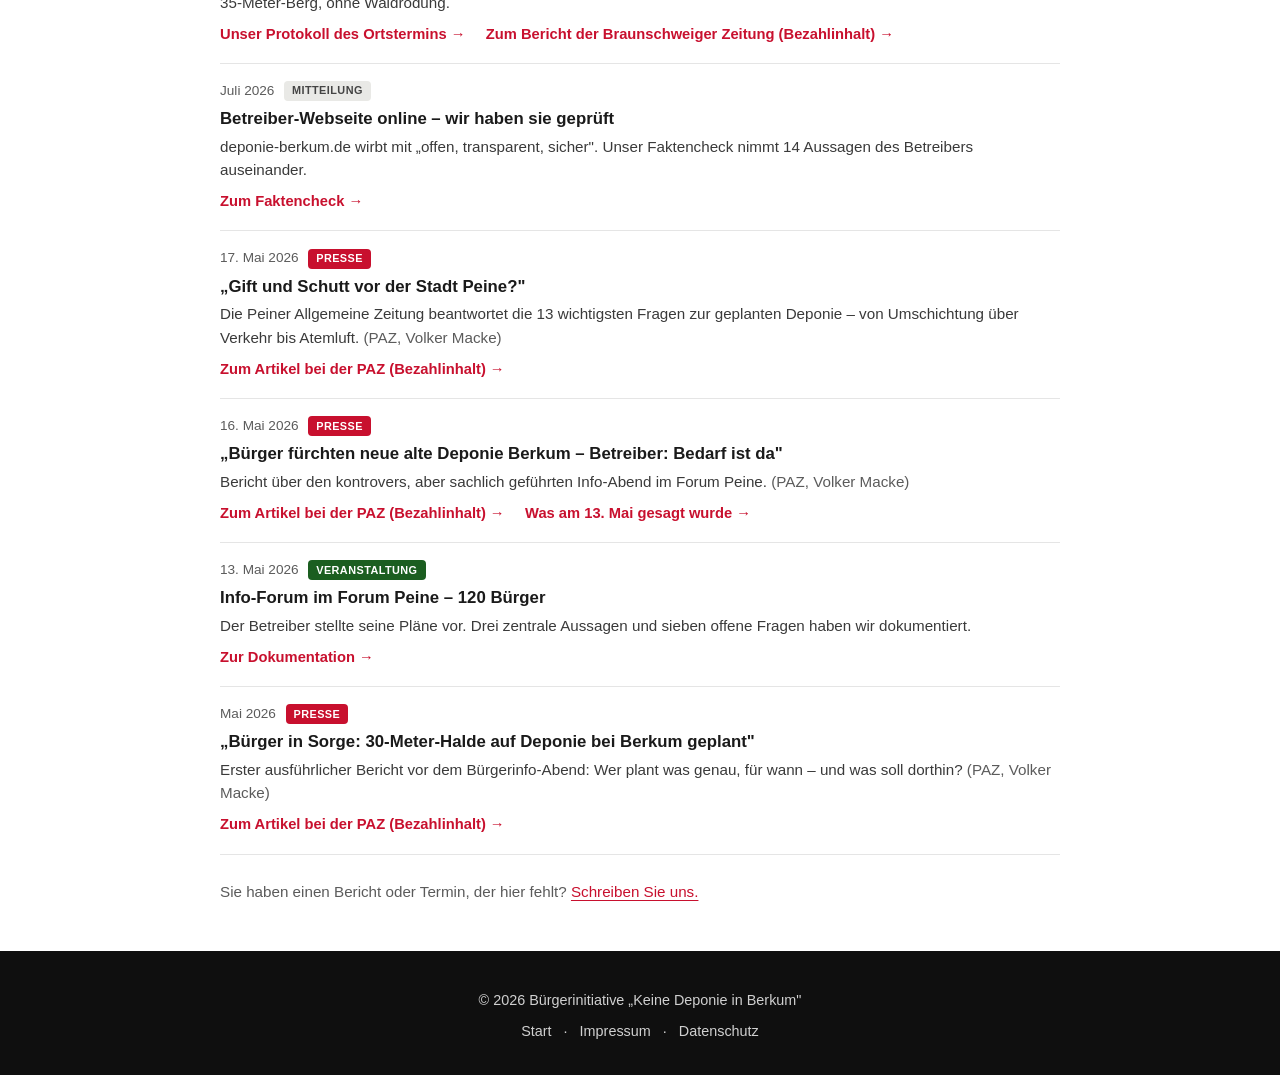
==== commit 9abad786: "Neue Seite "Aufbaggern oder abdichten?" zum Grundwasser Fünf Behauptungen zum Grundwasser-Narrativ d" ====
--- a/aktuelles.html
+++ b/aktuelles.html
@@ -27,6 +27,7 @@
             <ul class="topnav__links">
                 <li><a href="aktuelles.html">Aktuelles</a></li>
                 <li><a href="faktencheck.html">Faktencheck</a></li>
+                <li><a href="grundwasser.html">Grundwasser</a></li>
                 <li><a href="geschichte.html">Geschichte</a></li>
                 <li><a href="index.html#entfernungen">Karte</a></li>
                 <li><a href="index.html#mitmachen">Mitmachen</a></li>
--- a/style.css
+++ b/style.css
@@ -925,7 +925,7 @@
     line-height: 1.5;
 }
 .mitmachen-cta {
-    margin: 1.25rem 0 0;
+    margin: 1.5rem 0 1rem;
 }
 
 /* Timeline */
@@ -1062,7 +1062,7 @@
     padding: 1rem 1.75rem;
 }
 .petition-cta__note {
-    margin: 1.25rem 0 0;
+    margin: 1.5rem 0 1rem;
     font-size: 0.82rem;
     color: var(--color-muted);
     line-height: 1.5;
@@ -1333,7 +1333,7 @@
 .dk2-stats {
     list-style: none;
     padding: 0;
-    margin: 1.25rem 0 0;
+    margin: 1.5rem 0 1rem;
     display: grid;
     grid-template-columns: repeat(2, 1fr);
     gap: 0.75rem;
@@ -2000,3 +2000,41 @@
 }
 .section--alert details.disclosure > summary:hover,
 .section--accent details.disclosure > summary:hover { background: rgba(255, 255, 255, 0.12); }
+
+/* Grundwasser-Seite (grundwasser.html) */
+.gw-source {
+    border-left: 4px solid var(--color-accent);
+    padding: 0.75rem 1rem;
+    background: var(--color-gray);
+    margin: 1.5rem 0 1rem;
+    line-height: 1.6;
+}
+.gw-scheme {
+    display: grid;
+    grid-template-columns: repeat(auto-fit, minmax(260px, 1fr));
+    gap: 0.5rem;
+    padding: 1rem 0.75rem 0.5rem;
+}
+.scheme .gw-scheme svg { border-radius: 0; }
+.fc-answer__text.gw-more { margin-top: 0.6rem; }
+.fc-card details.disclosure { margin-top: 1rem; }
+.disclosure__body h4 {
+    font-size: 0.75rem;
+    letter-spacing: 0.05em;
+    text-transform: uppercase;
+    color: var(--color-muted);
+    margin: 1.1rem 0 0.4rem;
+}
+.disclosure__body .fc-quote { margin-bottom: 0.6rem; }
+.disclosure__body ul { margin: 0.3rem 0 0.6rem; padding-left: 1.2rem; }
+.disclosure__body ul.timeline { padding-left: 0; margin: 0.5rem 0 0.75rem; }
+.disclosure__body .timeline li { padding: 0.35rem 0 0.35rem 1.1rem; }
+.disclosure__body .timeline li::before { top: 0.75rem; }
+.fc-quote__label strong { color: var(--color-accent); }
+.fc-quote.gw-claim { padding: 0.8rem 1.1rem; margin-bottom: 1rem; }
+.fc-quote.gw-claim p {
+    font-size: clamp(1.2rem, 3.2vw, 1.5rem);
+    line-height: 1.35;
+    font-weight: 600;
+    color: var(--color-text);
+}
